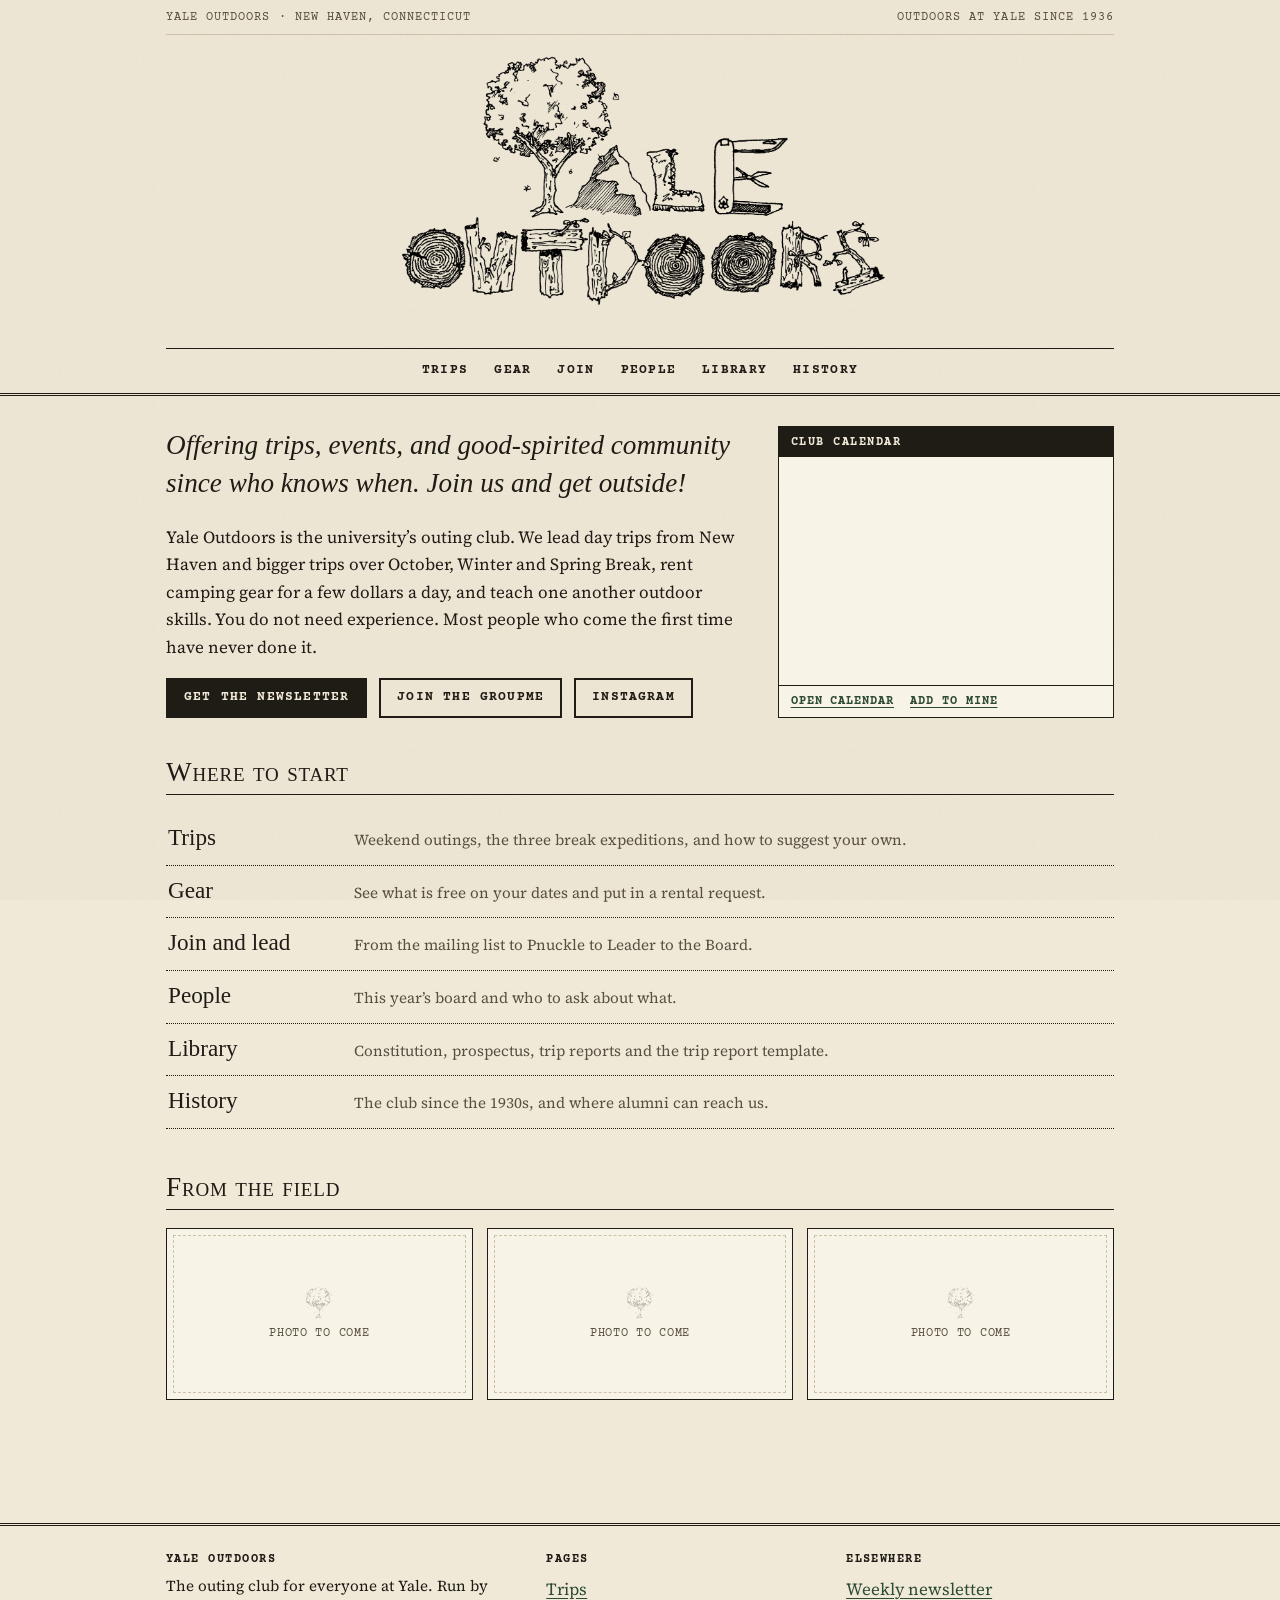
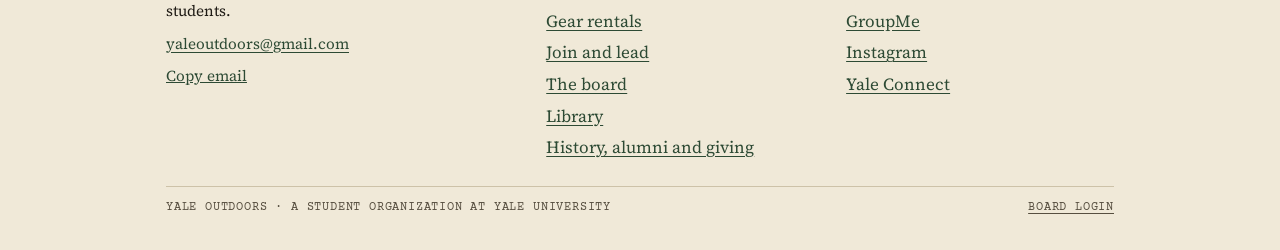
==== site/index.html @ 5ee17be1 "Add files via upload" ====
<!doctype html>
<html lang="en">
<head>
<meta charset="utf-8">
<meta name="viewport" content="width=device-width, initial-scale=1, viewport-fit=cover">
<meta name="claude:viewport-fit-sides" content="cover">
<title>Yale Outdoors</title>
<meta name="description" content="Yale Outdoors, the outing club at Yale: trips, gear rentals and outdoor skills.">
<link rel="icon" href="img/favicon.png">
<link rel="preconnect" href="https://fonts.googleapis.com"><link rel="preconnect" href="https://fonts.gstatic.com" crossorigin>
<link href="https://fonts.googleapis.com/css2?family=Courier+Prime:wght@400;700&family=IM+Fell+English:ital@0;1&family=Source+Serif+4:ital,opsz,wght@0,8..60,400;0,8..60,600;1,8..60,400&display=swap" rel="stylesheet">
<link rel="stylesheet" href="style.css">
</head>
<body>
<a class="skip" href="#main">Skip to content</a>
<header class="top"><div class="wrap">
<div class="strap"><span>Yale Outdoors &middot; New Haven, Connecticut</span><span>Outdoors at Yale since 1936</span></div>
<a class="mast" href="index.html" aria-label="Yale Outdoors, home"><img src="img/logo-black.png" alt="Yale Outdoors" width="1500" height="803"></a>
<button type="button" class="menu" id="menuBtn" aria-expanded="false" aria-controls="nav">Menu</button>
<nav class="nav" id="nav" aria-label="Main"><a href="trips.html">Trips</a><a href="gear.html">Gear</a><a href="join.html">Join</a><a href="people.html">People</a><a href="library.html">Library</a><a href="history.html">History</a></nav>
</div></header>
<main id="main"><div class="wrap">

<div class="cols stretch" style="margin-bottom:40px">
<section style="margin:0">
<p class="lede">Offering trips, events, and good-spirited community since who knows when. Join us and get outside!</p>
<p>Yale Outdoors is the university&rsquo;s outing club. We lead day trips from New Haven and bigger trips over October, Winter and Spring Break, rent camping gear for a few dollars a day, and teach one another outdoor skills. You do not need experience. Most people who come the first time have never done it.</p>
<div class="row" style="margin-top:6px">
<a class="btn solid" href="https://forms.gle/SaASJQefPbpXcXjK9">Get the newsletter</a>
<a class="btn" href="https://tinyurl.com/ycyogroupme">Join the GroupMe</a>
<a class="btn" href="https://www.instagram.com/yaleoutdoors/">Instagram</a>
</div>
</section>
<aside class="box calbox" id="homeCal" aria-label="Club calendar">
<div class="bar">Club calendar</div>
<div class="agwrap"><ul class="board-list agenda" id="notice"></ul></div>
<div class="calstrip"><a href="https://calendar.google.com/calendar/embed?src=c_45a252457e91d6752c809c38ce0ceed0f1c3f7290dda2dc1db5af48b756c6b14%40group.calendar.google.com">Open calendar</a><a href="https://calendar.google.com/calendar/render?cid=c_45a252457e91d6752c809c38ce0ceed0f1c3f7290dda2dc1db5af48b756c6b14%40group.calendar.google.com">Add to mine</a></div>
</aside>
</div>

<section>
<h2>Where to start</h2>
<ul class="toc">
<li><a href="trips.html"><b>Trips</b><span>Weekend outings, the three break expeditions, and how to suggest your own.</span></a></li>
<li><a href="gear.html"><b>Gear</b><span>See what is free on your dates and put in a rental request.</span></a></li>
<li><a href="join.html"><b>Join and lead</b><span>From the mailing list to Pnuckle to Leader to the Board.</span></a></li>
<li><a href="people.html"><b>People</b><span>This year&rsquo;s board and who to ask about what.</span></a></li>
<li><a href="library.html"><b>Library</b><span>Constitution, prospectus, trip reports and the trip report template.</span></a></li>
<li><a href="history.html"><b>History</b><span>The club since the 1930s, and where alumni can reach us.</span></a></li>
</ul>
</section>

<section>
<h2>From the field</h2>
<div class="photos3">
<figure class="slot wide" data-slot="home-1" data-alt="Yale Outdoors members on a trail" data-cap="Add a photo from the last trip"><div class="mat"><div class="empty"><img src="img/tree-black.png" alt=""><span>Photo to come</span></div></div><figcaption></figcaption><div class="tools"></div></figure>
<figure class="slot wide" data-slot="home-2" data-alt="Yale Outdoors members at camp" data-cap="Add a photo from the last trip"><div class="mat"><div class="empty"><img src="img/tree-black.png" alt=""><span>Photo to come</span></div></div><figcaption></figcaption><div class="tools"></div></figure>
<figure class="slot wide" data-slot="home-3" data-alt="Yale Outdoors members on the water" data-cap="Add a photo from the last trip"><div class="mat"><div class="empty"><img src="img/tree-black.png" alt=""><span>Photo to come</span></div></div><figcaption></figcaption><div class="tools"></div></figure>
</div>
</section>

</div></main>
<footer class="foot"><div class="wrap">
<div class="grid">
<div><h4>Yale Outdoors</h4>
<p>The outing club for everyone at Yale. Run by students.</p>
<p><a href="mailto:yaleoutdoors@gmail.com">yaleoutdoors@gmail.com</a></p>
<p><button type="button" class="lnk small" id="copyClub">Copy email</button></p></div>
<div><h4>Pages</h4><a href="trips.html">Trips</a><a href="gear.html">Gear rentals</a><a href="join.html">Join and lead</a><a href="people.html">The board</a><a href="library.html">Library</a><a href="history.html">History, alumni and giving</a></div>
<div><h4>Elsewhere</h4><a href="https://forms.gle/SaASJQefPbpXcXjK9">Weekly newsletter</a><a href="https://tinyurl.com/ycyogroupme">GroupMe</a><a href="https://www.instagram.com/yaleoutdoors/">Instagram</a><a href="https://yaleconnect.yale.edu/YCYO/club_signup">Yale Connect</a></div>
</div>
<div class="gate" id="gate" hidden><form id="gateForm" autocomplete="off"><label for="gateKey">Board key<input type="password" id="gateKey" autocomplete="off"></label>
<div class="row" style="margin-top:10px"><button type="submit" class="btn sm solid">Turn on editing</button></div><p class="small muted" id="gateMsg" style="margin:8px 0 0"></p></form></div>
<div class="mini"><span>Yale Outdoors &middot; a student organization at Yale University</span><span><a href="#" id="gateBtn">Board login</a> </span></div>
</div></footer>
<script src="content.js"></script>
<script src="site.js"></script>
</body>
</html>
---- site/style.css ----
/* Yale Outdoors site. Plain paper, ink rules and a pen-and-ink logo, in the manner of an old outing-club bulletin. */
:root{
  --paper:#F0E9D8; --sheet:#F8F3E7; --ink:#1F1B15; --muted:#574F40;
  --soft:#CDC2A8; --pine:#2D4A34; --rust:#963C1D; --link:#2D4A34; --ontext:#F8F3E7;
  --grain:.07; --logo-filter:none;
  --display:"IM Fell English","Iowan Old Style","Palatino Linotype",Georgia,serif;
  --body:"Source Serif 4","Iowan Old Style",Georgia,"Times New Roman",serif;
  --label:"Courier Prime","Courier New",Courier,monospace;
}
@media (prefers-color-scheme:dark){
  :root:not([data-theme="light"]){
    --paper:#15130F; --sheet:#1C1A15; --ink:#EEE6D1; --muted:#B5AB91;
    --soft:#3B372C; --pine:#9DBF88; --rust:#E4905F; --link:#B9D8A4; --ontext:#15130F;
    --grain:.04; --logo-filter:invert(1);
    color-scheme:dark;
  }
}
:root[data-theme="dark"]{
  --paper:#15130F; --sheet:#1C1A15; --ink:#EEE6D1; --muted:#B5AB91;
  --soft:#3B372C; --pine:#9DBF88; --rust:#E4905F; --link:#B9D8A4; --ontext:#15130F;
  --grain:.04; --logo-filter:invert(1);
  color-scheme:dark;
}
*,*::before,*::after{box-sizing:border-box}
[hidden]{display:none!important}
html{scroll-behavior:smooth;scroll-padding-top:16px;-webkit-text-size-adjust:100%}
body{margin:0;background:var(--paper);color:var(--ink);font:400 1.0625rem/1.62 var(--body);position:relative}
body::before{content:"";position:fixed;inset:0;pointer-events:none;z-index:0;opacity:var(--grain);
  background-image:url("data:image/svg+xml;utf8,<svg xmlns='http://www.w3.org/2000/svg' width='220' height='220'><filter id='n'><feTurbulence type='fractalNoise' baseFrequency='.9' numOctaves='2' stitchTiles='stitch'/><feColorMatrix values='0 0 0 0 0.25  0 0 0 0 0.2  0 0 0 0 0.1  0 0 0 .9 0'/></filter><rect width='100%' height='100%' filter='url(%23n)'/></svg>")}
body>*{position:relative;z-index:1}
h1,h2,h3,h4{font-family:var(--display);font-weight:400;margin:0;line-height:1.1;text-wrap:balance}
h1{font-size:clamp(2.3rem,6vw,3.4rem)}
h2{font-size:1.7rem;font-variant:small-caps;letter-spacing:.03em;border-bottom:1px solid var(--ink);padding-bottom:6px;margin:0 0 18px}
h3{font-size:1.3rem}
p{margin:0 0 1em;max-width:66ch}
a{color:var(--link);text-underline-offset:3px}
a:hover{color:var(--rust)}
:focus-visible{outline:2px solid var(--rust);outline-offset:2px}
img{max-width:100%}
.wrap{width:100%;max-width:980px;margin-inline:auto;padding-left:max(16px,env(safe-area-inset-left,0px));padding-right:max(16px,env(safe-area-inset-right,0px))}
.skip{position:absolute;left:-9999px;top:6px;background:var(--ink);color:var(--paper);padding:6px 12px;z-index:30}
.skip:focus{left:8px}
.lab{font-family:var(--label);font-size:.78rem;letter-spacing:.09em;text-transform:uppercase}
.muted{color:var(--muted)}
.small{font-size:.92rem}
.stamp{display:inline-block;font:700 .75rem/1 var(--label);letter-spacing:.1em;text-transform:uppercase;border:2px solid var(--rust);color:var(--rust);padding:4px 7px;transform:rotate(-2deg)}

/* masthead */
.top{border-bottom:3px double var(--ink);padding:10px 0 0}
.strap{display:flex;justify-content:space-between;gap:8px 20px;flex-wrap:wrap;font:400 .72rem/1.4 var(--label);letter-spacing:.09em;text-transform:uppercase;color:var(--muted);padding-bottom:8px;border-bottom:1px solid var(--soft)}
.mast{display:block;text-align:center;padding:14px 0 12px}
.mast img{width:min(520px,88%);height:auto;filter:var(--logo-filter)}
.mast.small img{width:min(250px,70%)}
.nav{display:flex;justify-content:center;flex-wrap:wrap;gap:2px 4px;border-top:1px solid var(--ink);padding:8px 0 9px;font:700 .8rem/1 var(--label);letter-spacing:.1em;text-transform:uppercase}
.nav a{color:var(--ink);text-decoration:none;padding:6px 10px;border:1px solid transparent}
.nav a:hover{border-color:var(--ink)}
.nav a[aria-current="page"]{background:var(--ink);color:var(--paper)}
.menu{display:none;margin:8px auto 10px;font:700 .8rem var(--label);letter-spacing:.1em;text-transform:uppercase;padding:8px 14px;border:1px solid var(--ink);background:none;color:var(--ink);cursor:pointer}

/* page */
main{padding:30px 0 48px}
.title{margin-bottom:26px;padding-bottom:16px;border-bottom:1px solid var(--ink)}
.title p{font:italic 400 1.2rem/1.45 var(--display);color:var(--muted);margin:10px 0 0;max-width:60ch}
section{margin:0 0 44px}
.cols{display:grid;grid-template-columns:minmax(0,1.7fr) minmax(0,1fr);gap:28px 40px;align-items:start}
.cols.even{grid-template-columns:minmax(0,1fr) minmax(0,1fr)}
.lede{font:italic 400 clamp(1.35rem,3vw,1.7rem)/1.4 var(--display);margin:0 0 .8em;max-width:34em}
.row{display:flex;gap:10px 12px;flex-wrap:wrap;align-items:center}

/* buttons and links */
.btn{display:inline-block;font:700 .82rem/1.2 var(--label);letter-spacing:.09em;text-transform:uppercase;text-decoration:none;color:var(--ink);background:transparent;border:2px solid var(--ink);padding:10px 16px;cursor:pointer;border-radius:0}
.btn:hover{background:var(--ink);color:var(--paper)}
.btn.solid{background:var(--ink);color:var(--paper)}
.btn.solid:hover{background:var(--pine);border-color:var(--pine);color:var(--ontext)}
.btn.sm{padding:6px 10px;font-size:.74rem}
.btn[disabled]{opacity:.4;cursor:not-allowed}
.btn[disabled]:hover{background:transparent;color:var(--ink)}
.lnk{background:none;border:0;padding:0;font:inherit;color:var(--link);text-decoration:underline;cursor:pointer}

/* boxes */
.box{border:1px solid var(--ink);background:var(--sheet)}
.box>.bar{background:var(--ink);color:var(--paper);font:700 .78rem/1 var(--label);letter-spacing:.12em;text-transform:uppercase;padding:9px 12px}
.box>.in{padding:14px 14px 4px}
.board-list{list-style:none;margin:0;padding:0}
.board-list li{display:grid;grid-template-columns:76px minmax(0,1fr);gap:10px;padding:9px 0;border-bottom:1px dotted var(--ink)}
.board-list li:last-child{border-bottom:0}
.board-list .d{font:700 .78rem/1.5 var(--label);text-transform:uppercase;letter-spacing:.04em}
.board-list b{font-weight:600}
.board-list .t{font-size:.9rem;color:var(--muted);display:block}
.note-line{font-size:.88rem;color:var(--muted);padding:0 14px 12px}

/* contents list with dotted leaders */
.toc{list-style:none;margin:0;padding:0}
.toc li{border-bottom:1px dotted var(--ink)}
.toc a{display:grid;grid-template-columns:170px minmax(0,1fr);gap:4px 16px;align-items:baseline;padding:12px 2px;text-decoration:none;color:var(--ink)}
.toc b{font:400 1.45rem/1.1 var(--display)}
.toc span{color:var(--muted);font-size:.95rem}
.toc a:hover b{color:var(--rust);text-decoration:underline}

/* photographs */
.slot{margin:0;position:relative}
.slot .mat{position:relative;border:1px solid var(--ink);background:var(--sheet);padding:6px;aspect-ratio:4/3}
.slot.tall .mat{aspect-ratio:3/4}
.slot.wide .mat{aspect-ratio:16/9}
.slot.round .mat{aspect-ratio:1/1;padding:3px;border-radius:50%;overflow:hidden}
.slot img.pic{width:100%;height:100%;object-fit:cover;display:block}
.slot .empty{position:absolute;inset:6px;border:1px dashed var(--soft);display:flex;flex-direction:column;align-items:center;justify-content:center;gap:6px;text-align:center;font:400 .72rem/1.35 var(--label);letter-spacing:.06em;text-transform:uppercase;color:var(--muted);padding:8px}
.slot .empty img{width:34px;height:34px;opacity:.28;filter:var(--logo-filter)}
.slot.round .empty{inset:3px;border-radius:50%}
.slot.round .empty img{width:24px;height:24px}
.slot.round .empty span{display:none}
.slot.has .empty{display:none}
.slot figcaption{font:italic 400 .92rem/1.35 var(--body);color:var(--muted);padding-top:6px;min-height:1.4em}
.slot .tools{display:none;gap:6px;flex-wrap:wrap;margin-top:6px}
body.editing .slot .tools{display:flex}
body.editing .slot .mat{outline:2px dashed var(--rust);outline-offset:2px}
.slot.round figcaption{display:none}
.slot .tools input[type=file]{display:none}
.photos3{display:grid;grid-template-columns:repeat(3,minmax(0,1fr));gap:14px}
.photos4{display:grid;grid-template-columns:repeat(4,minmax(0,1fr));gap:12px}
.editbar{position:sticky;top:env(safe-area-inset-top,0px);z-index:12;background:var(--rust);color:#fff;font:700 .78rem/1.4 var(--label);letter-spacing:.06em;text-transform:uppercase;padding:8px 0}
.editbar .wrap{display:flex;gap:8px 16px;flex-wrap:wrap;align-items:center;justify-content:space-between}
.editbar button{font:inherit;color:#fff;background:none;border:1px solid #fff;padding:4px 9px;cursor:pointer;text-transform:inherit}

/* forms */
label{display:block;font:700 .76rem/1.3 var(--label);letter-spacing:.07em;text-transform:uppercase}
input[type=text],input[type=email],input[type=date],input[type=number],input[type=password],select,textarea{display:block;width:100%;margin-top:5px;padding:9px 10px;font:400 1rem var(--body);letter-spacing:0;text-transform:none;color:var(--ink);background:var(--sheet);border:1px solid var(--ink);border-radius:0}
select{appearance:auto}
input:focus,select:focus,textarea:focus{outline:2px solid var(--rust);outline-offset:1px}
textarea{min-height:96px;resize:vertical}
fieldset{border:1px solid var(--ink);margin:0;padding:14px 14px 16px;min-width:0;display:grid;gap:14px}
legend{font:700 .8rem/1 var(--label);letter-spacing:.1em;text-transform:uppercase;padding:0 8px;background:var(--paper)}
.fields{display:grid;gap:16px}
.two{display:grid;grid-template-columns:repeat(2,minmax(0,1fr));gap:14px}
.check,.opts label{display:flex;gap:9px;align-items:center;font:400 1rem/1.4 var(--body);letter-spacing:0;text-transform:none}
.check input,.opts input{width:18px;height:18px;margin:0;accent-color:var(--pine);flex:none}
.opts{display:flex;flex-wrap:wrap;gap:8px 20px}
.eq{display:grid;grid-template-columns:repeat(auto-fit,minmax(220px,1fr));gap:8px 18px}
.eq label{display:grid;grid-template-columns:64px minmax(0,1fr);gap:10px;align-items:center;font:400 .98rem/1.3 var(--body);letter-spacing:0;text-transform:none}
.eq input{margin:0}
.dr{display:grid;grid-template-columns:minmax(0,1fr) minmax(0,1fr) auto;gap:12px;align-items:end}
.hp{position:absolute;left:-9999px;width:1px;height:1px;opacity:0}
.msg{margin:0;min-height:1.3em;font-weight:600}
.out{border:2px solid var(--ink);background:var(--sheet);padding:16px;display:grid;gap:12px;margin-top:16px}
.out h3{font-size:1.5rem}
.out p{margin:0}
.out textarea{min-height:170px;font-size:.9rem}

/* tables */
.tbl{width:100%;border-collapse:collapse;font-size:.98rem}
.tbl th,.tbl td{text-align:left;vertical-align:top;padding:9px 10px;border-bottom:1px solid var(--soft)}
.tbl thead th{font:700 .74rem/1.2 var(--label);letter-spacing:.1em;text-transform:uppercase;border-bottom:2px solid var(--ink);background:var(--sheet)}
.tbl th[scope=row]{font-weight:600;white-space:nowrap}
.scroll{overflow-x:auto;border:1px solid var(--ink);background:var(--sheet)}
.scroll .tbl{min-width:560px}
.deflist{display:grid;grid-template-columns:max-content minmax(0,1fr);gap:6px 18px;margin:0 0 16px;border-top:1px solid var(--ink);border-bottom:1px solid var(--soft);padding:10px 0}
.deflist dt{font:700 .78rem/1.7 var(--label);letter-spacing:.08em;text-transform:uppercase}
.deflist dd{margin:0}

/* trip entries */
.trip{border:1px solid var(--ink);background:var(--sheet);margin-bottom:22px}
.trip>.hd{display:flex;justify-content:space-between;align-items:center;gap:10px;flex-wrap:wrap;padding:10px 14px;border-bottom:1px solid var(--ink)}
.trip>.hd h3{font-size:1.7rem}
.trip>.bd{display:grid;grid-template-columns:minmax(0,1fr) minmax(0,1fr);gap:18px 26px;padding:16px 14px}
.chips{list-style:none;margin:0 0 14px;padding:0;display:flex;flex-wrap:wrap;gap:6px}
.chips li{border:1px solid var(--ink);padding:3px 9px;font:400 .76rem/1.4 var(--label);letter-spacing:.05em;text-transform:uppercase}

/* year table */
.year td:first-child{white-space:nowrap;font:700 .78rem/1.6 var(--label);letter-spacing:.08em;text-transform:uppercase;width:92px}
.year ul{margin:0;padding-left:1.1em}
.year li{margin-bottom:3px}

.trad{list-style:none;margin:0;padding:0;display:grid;grid-template-columns:repeat(2,minmax(0,1fr));gap:0 32px;align-content:start}
.trad li{padding:10px 0;border-bottom:1px dotted var(--ink)}
.trad b{display:block;font:400 1.3rem/1.15 var(--display)}
.trad span{color:var(--muted);font-size:.95rem;display:block}
.mrow{display:grid;grid-template-columns:minmax(0,1fr) 72px 110px;gap:10px 12px;align-items:center;padding-bottom:12px;border-bottom:1px dotted var(--ink)}
.mrow:last-child{border-bottom:0;padding-bottom:0}
.mrow .nm{display:flex;gap:9px;align-items:flex-start;font:400 1.05rem/1.35 var(--body);letter-spacing:0;text-transform:none}
.mrow .nm input{width:18px;height:18px;margin:3px 0 0;accent-color:var(--pine);flex:none}
.mrow .nm b{font:400 1.3rem/1.1 var(--display);display:block}
.mrow .nm small{color:var(--muted);font-size:.9rem}
.mrow select,.mrow input[type=number]{margin-top:0}
.mrow[data-off] select,.mrow[data-off] input[type=number]{opacity:.4}
.cols.stretch{align-items:stretch}
.calbox{position:relative;min-height:260px;display:flex;flex-direction:column}
.calbox .agwrap{position:relative;flex:1;min-height:0}
.calbox .agenda{position:absolute;inset:0;overflow-y:auto;padding:0 14px}
.calbox .calstrip{display:flex;gap:6px 16px;padding:8px 12px;border-top:1px solid var(--ink);font:700 .74rem/1.3 var(--label);letter-spacing:.08em;text-transform:uppercase}
.calbtns{display:flex;gap:8px 10px;flex-wrap:wrap;padding:14px}
/* ladder */
.ladder{border:1px solid var(--ink)}
.rung{display:grid;grid-template-columns:150px minmax(0,1fr) minmax(0,1fr);gap:8px 24px;padding:18px 16px;border-bottom:1px solid var(--ink);background:var(--sheet)}
.rung:last-child{border-bottom:0}
.rung h3{font-size:1.8rem}
.rung .who{font:700 .74rem/1.5 var(--label);letter-spacing:.08em;text-transform:uppercase;color:var(--rust);display:block;margin-top:4px}
.rung ul{margin:0;padding-left:1.1em}
.rung li{margin-bottom:4px}
.rung h4{font:700 .74rem/1.2 var(--label);letter-spacing:.1em;text-transform:uppercase;margin:0 0 6px;color:var(--muted)}

/* gear */
.gi{list-style:none;padding:12px 0;border-bottom:1px dotted var(--ink);display:grid;grid-template-columns:minmax(0,1fr) auto;gap:6px 14px;align-items:center}
.boardlist{list-style:none;margin:0;padding:0;border-top:1px solid var(--ink)}
.gi b{font:400 1.3rem/1.1 var(--display)}
.gi .free{font:400 .78rem var(--label);letter-spacing:.05em;text-transform:uppercase;color:var(--muted);margin-left:8px;white-space:nowrap}
.meter{grid-column:1 / -1;height:7px;border:1px solid var(--ink);background:transparent}
.meter i{display:block;height:100%;background:var(--pine);width:100%}
.meter i.low{background:var(--rust)}
.req{border:1px solid var(--ink);background:var(--sheet);padding:16px}
.lines{margin:14px 0}
.line{padding:12px 0;border-bottom:1px dotted var(--ink)}
.lh{display:flex;justify-content:space-between;gap:10px;margin-bottom:8px}
.lh b{font:400 1.25rem/1.1 var(--display)}
.lg{display:grid;grid-template-columns:76px minmax(0,1fr) minmax(0,1fr);gap:10px}
.lc{margin:7px 0 0;font-size:.92rem;color:var(--muted)}
.lc s{opacity:.7}
.empty-note{margin:0;padding:10px 0;color:var(--muted);font-style:italic}
.sum{padding:12px 0;margin:4px 0 12px;border-top:2px solid var(--ink)}
.sum strong{font:400 2rem/1 var(--display);margin-right:6px}
.sum s{opacity:.7}
.stickers{display:grid;grid-template-columns:repeat(4,minmax(0,1fr));gap:14px}
.stickers img{width:100%;height:auto;display:block}

/* people */
.grp{display:grid;grid-template-columns:minmax(0,230px) minmax(0,1fr);gap:16px 32px;padding:22px 0;border-top:1px solid var(--ink)}
.grp h3{margin-bottom:6px}
.grp .about{font-size:.95rem;color:var(--muted);margin:0}
.crew{display:grid;grid-template-columns:repeat(2,minmax(0,1fr));gap:20px 26px}
.person{display:grid;grid-template-columns:64px minmax(0,1fr);gap:14px;align-items:start}
.person b{display:block;font:400 1.4rem/1.1 var(--display)}
.person .role{display:block;font:400 .74rem/1.4 var(--label);letter-spacing:.07em;text-transform:uppercase;color:var(--muted);margin:3px 0}
.person a{font-size:.92rem;word-break:break-word}

/* history */
.tl{list-style:none;margin:0;padding:0}
.tl li{display:grid;grid-template-columns:96px minmax(0,1fr);gap:16px;padding:12px 0;border-top:1px solid var(--soft)}
.tl li:last-child{border-bottom:1px solid var(--soft)}
.tl b{font:400 1.7rem/1 var(--display);color:var(--rust)}
.tl p{margin:0}
.roll{columns:2 300px;column-gap:36px;margin:0;padding:0;list-style:none;font-size:.97rem}
.roll li{break-inside:avoid;padding:5px 0;border-bottom:1px dotted var(--soft);display:grid;grid-template-columns:minmax(0,1fr) auto;gap:8px}
.roll span{color:var(--muted);font-size:.86rem;text-align:right}
.give{border:2px solid var(--ink);background:var(--sheet);padding:18px;margin:14px 0}
.zelle{font:700 1.3rem/1.3 var(--label);letter-spacing:.03em;word-break:break-all}

/* reports */
.rep{border-top:1px solid var(--ink);padding:16px 0}
.rep:last-of-type{border-bottom:1px solid var(--ink)}
.rep summary{cursor:pointer;display:grid;grid-template-columns:110px minmax(0,1fr) auto;gap:6px 16px;align-items:baseline;list-style:none}
.rep summary::-webkit-details-marker{display:none}
.rep summary::after{content:"+";font:700 1.2rem var(--label)}
.rep[open] summary::after{content:"\2212"}
.rep summary .d{font:700 .78rem/1.5 var(--label);letter-spacing:.07em;text-transform:uppercase;color:var(--rust)}
.rep summary b{font:400 1.45rem/1.15 var(--display)}
.rep .full{padding:12px 0 2px}

/* docs */
.docs{list-style:none;margin:0 0 8px;padding:0;border-top:1px solid var(--ink)}
.docs li{display:grid;grid-template-columns:minmax(0,1fr) auto;gap:6px 18px;align-items:center;padding:12px 2px;border-bottom:1px dotted var(--ink)}
.docs b{font:400 1.35rem/1.15 var(--display);display:block}
.docs span.d{color:var(--muted);font-size:.93rem}
.legal{max-width:70ch}
.legal h2{margin-top:30px}
.legal h3{font-size:1.25rem;margin:22px 0 6px}
.legal ul{padding-left:1.2em;margin:0 0 1em}
.legal li{margin-bottom:4px}
.legal ul ul{margin-top:4px}

/* footer */
.foot{border-top:3px double var(--ink);padding:26px 0 34px;margin-top:10px}
.foot .grid{display:grid;grid-template-columns:minmax(0,1.3fr) repeat(2,minmax(0,1fr));gap:20px 32px}
.foot h4{font:700 .76rem/1.2 var(--label);letter-spacing:.12em;text-transform:uppercase;margin-bottom:8px}
.foot a{display:block;padding:2px 0}
.foot p{margin:0 0 6px;font-size:.95rem}
.foot .mini{display:flex;justify-content:space-between;gap:10px;flex-wrap:wrap;margin-top:22px;padding-top:12px;border-top:1px solid var(--soft);font:400 .72rem/1.5 var(--label);letter-spacing:.07em;text-transform:uppercase;color:var(--muted)}
.foot .mini a{display:inline;color:var(--muted)}
.tree-link{display:inline-block!important;opacity:.55}
.tree-link img{width:22px;height:22px;vertical-align:middle;filter:var(--logo-filter)}
.tree-link:hover{opacity:1}
.gate{border:1px solid var(--ink);background:var(--sheet);padding:12px;margin-top:12px;max-width:420px}

@media (max-width:820px){
  .menu{display:block}
  .nav{display:none;flex-direction:column;align-items:stretch;text-align:left}
  .nav.open{display:flex}
  .cols,.cols.even,.trip>.bd,.grp,.foot .grid{grid-template-columns:minmax(0,1fr)}
  .trad{grid-template-columns:minmax(0,1fr)}
  .rung{grid-template-columns:minmax(0,1fr)}
  .toc a{grid-template-columns:minmax(0,1fr)}
  .stickers,.photos4{grid-template-columns:repeat(2,minmax(0,1fr))}
}
@media (max-width:560px){
  .two,.crew{grid-template-columns:minmax(0,1fr)}
  .mrow{grid-template-columns:minmax(0,1fr) 64px 96px}
  .photos3{grid-template-columns:minmax(0,1fr)}
  .lg{grid-template-columns:70px minmax(0,1fr) minmax(0,1fr)}
  .dr{grid-template-columns:minmax(0,1fr) minmax(0,1fr)}
  .dr .lnk{grid-column:1 / -1;justify-self:start}
  .tl li{grid-template-columns:70px minmax(0,1fr);gap:10px}
  .tl b{font-size:1.35rem}
  .gi{grid-template-columns:minmax(0,1fr)}
  .rep summary{grid-template-columns:minmax(0,1fr) auto}
  .rep summary .d{grid-column:1 / -1}
  .docs li{grid-template-columns:minmax(0,1fr)}
  .deflist{grid-template-columns:minmax(0,1fr);gap:0}
  .deflist dd{margin-bottom:8px}
  .board-list li{grid-template-columns:62px minmax(0,1fr)}
  .strap{justify-content:center;text-align:center}
}
@media (prefers-reduced-motion:reduce){html{scroll-behavior:auto}}
@media print{body::before,.nav,.menu,.editbar{display:none}}
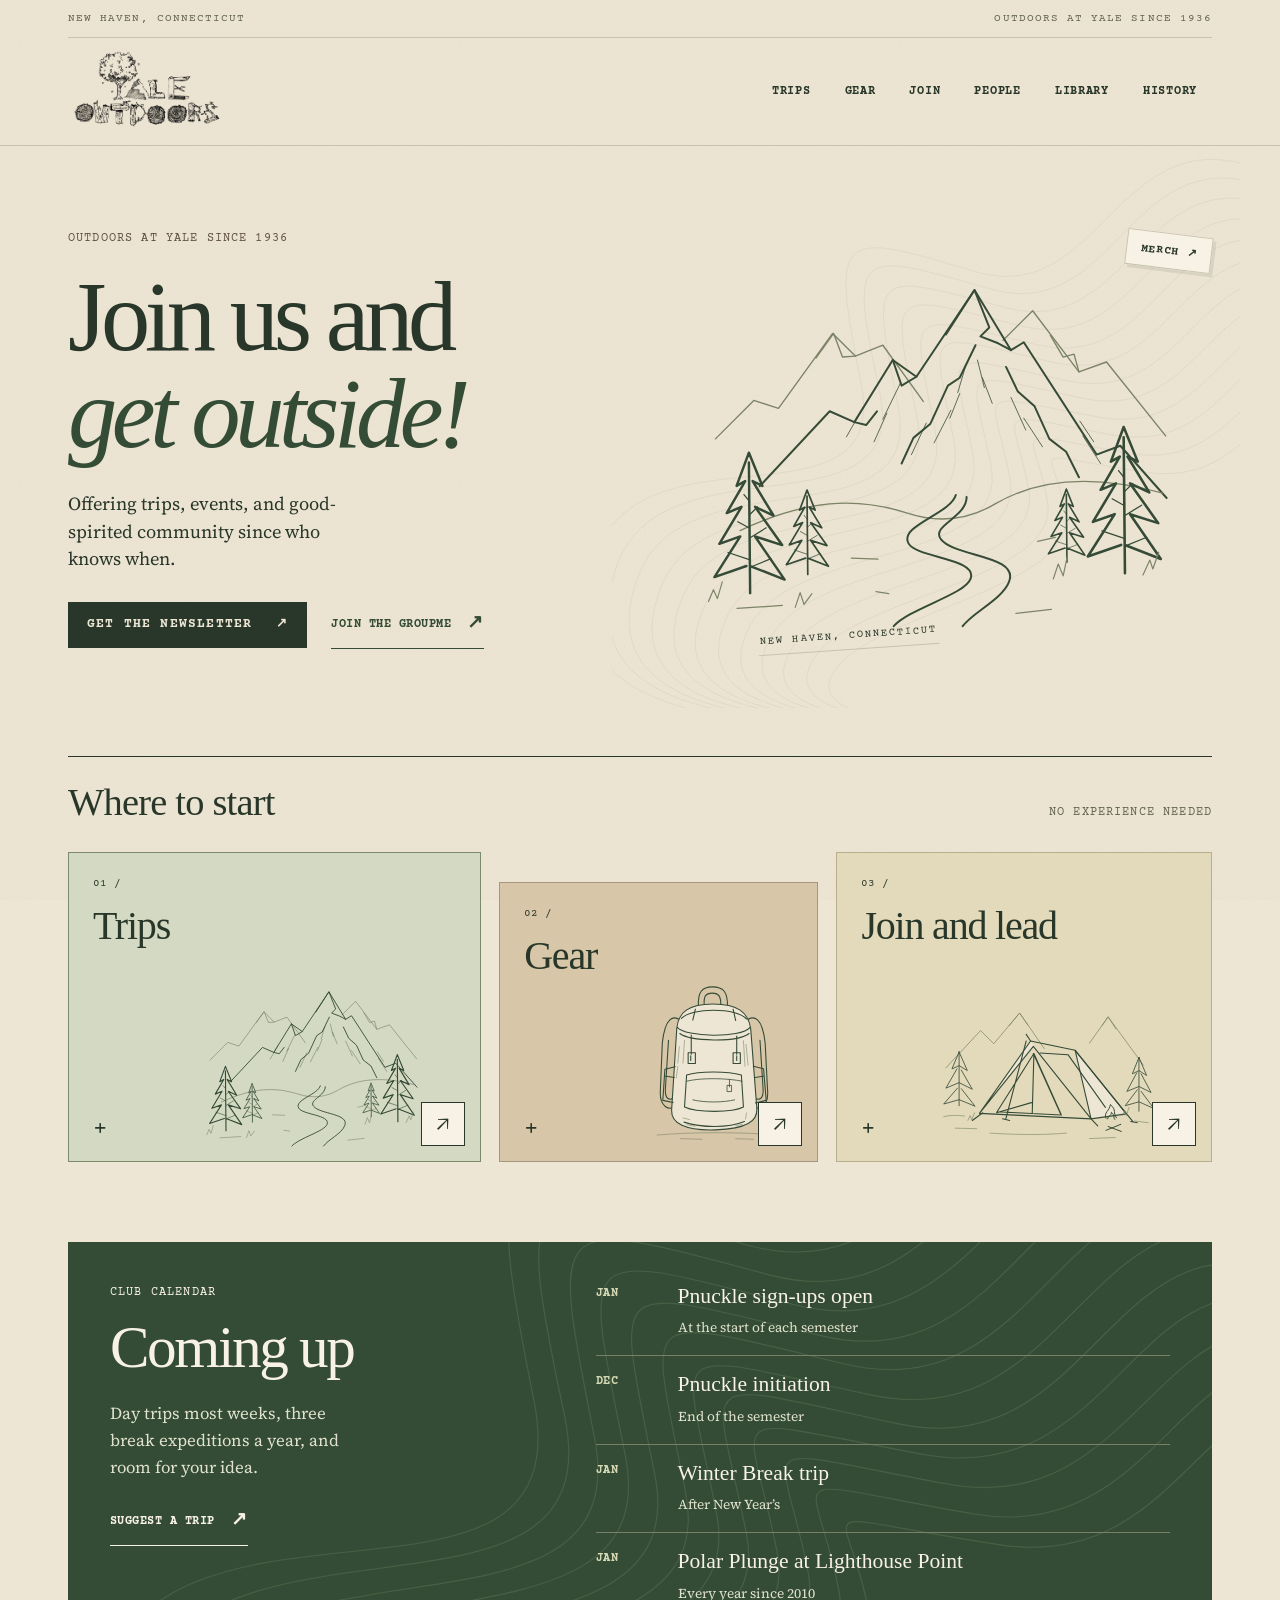
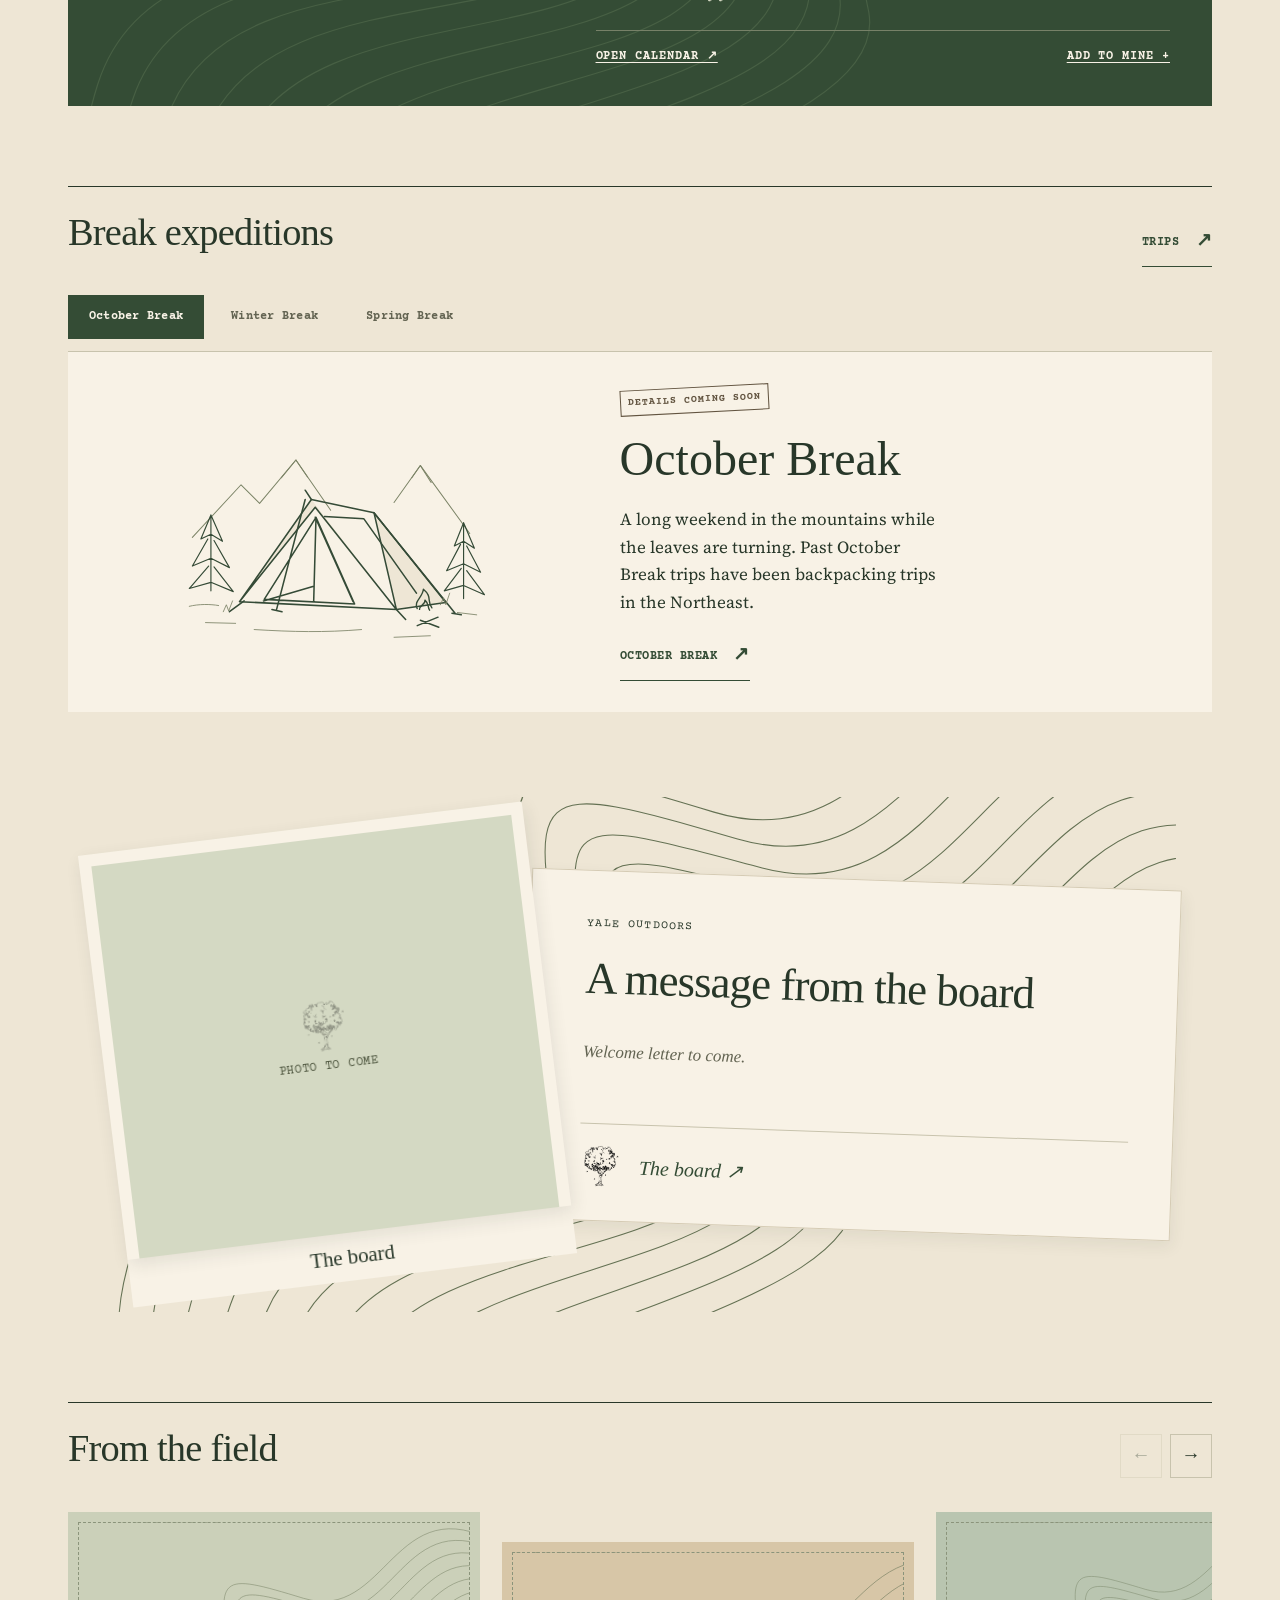
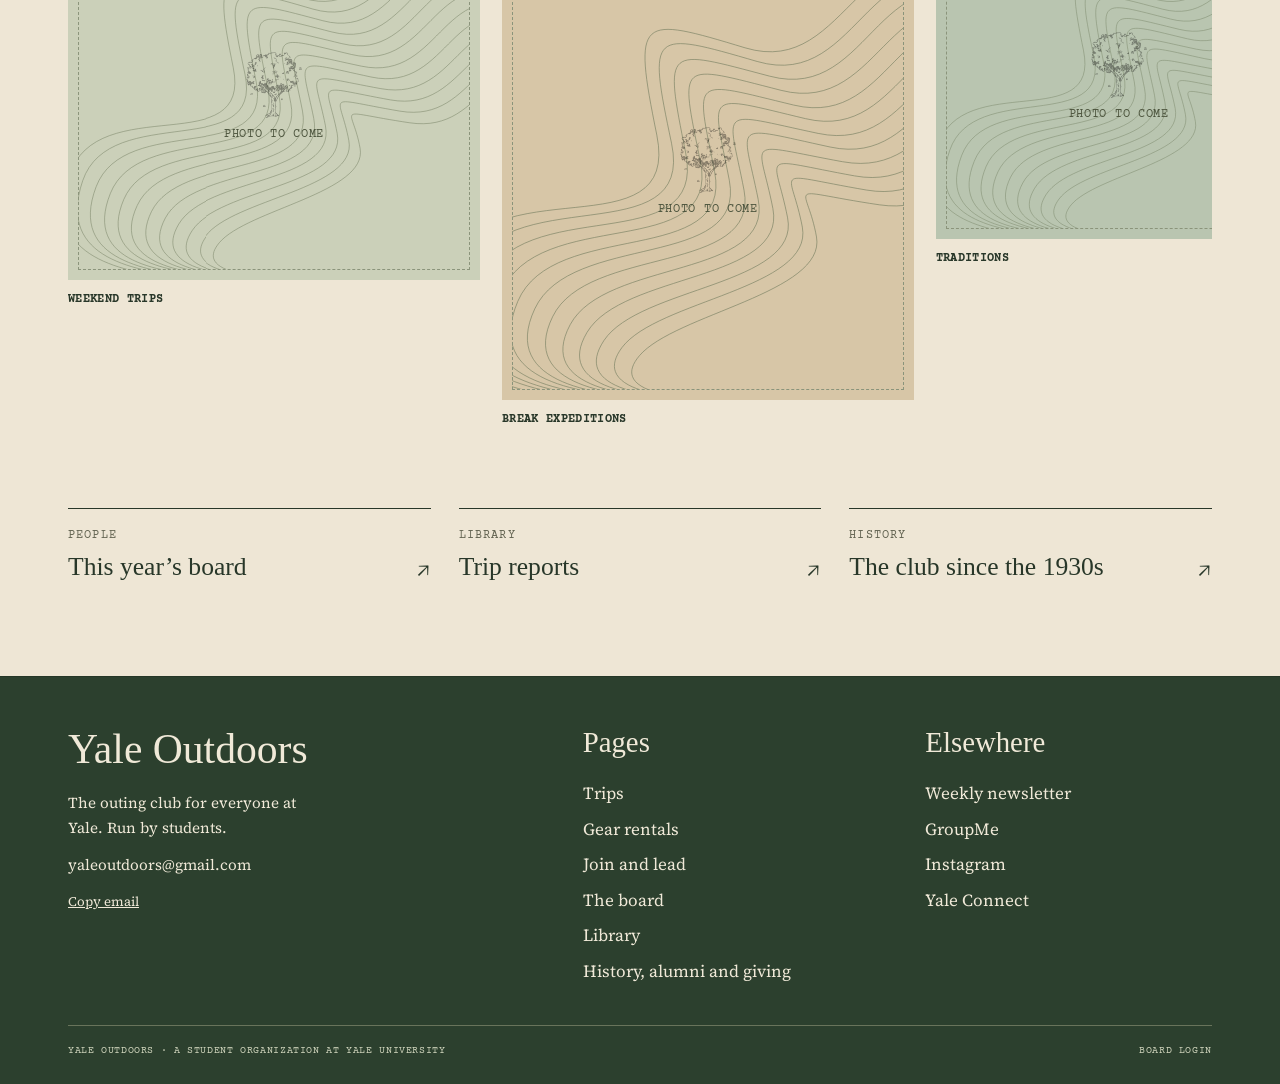
==== commit 97778d40: "new design" ====
--- a/site/index.html
+++ b/site/index.html
@@ -3,7 +3,6 @@
 <head>
 <meta charset="utf-8">
 <meta name="viewport" content="width=device-width, initial-scale=1, viewport-fit=cover">
-<meta name="claude:viewport-fit-sides" content="cover">
 <title>Yale Outdoors</title>
 <meta name="description" content="Yale Outdoors, the outing club at Yale: trips, gear rentals and outdoor skills.">
 <link rel="icon" href="img/favicon.png">
@@ -11,55 +10,113 @@
 <link href="https://fonts.googleapis.com/css2?family=Courier+Prime:wght@400;700&family=IM+Fell+English:ital@0;1&family=Source+Serif+4:ital,opsz,wght@0,8..60,400;0,8..60,600;1,8..60,400&display=swap" rel="stylesheet">
 <link rel="stylesheet" href="style.css">
 </head>
-<body>
+<body class="home">
 <a class="skip" href="#main">Skip to content</a>
 <header class="top"><div class="wrap">
-<div class="strap"><span>Yale Outdoors &middot; New Haven, Connecticut</span><span>Outdoors at Yale since 1936</span></div>
+<div class="strap"><span>New Haven, Connecticut</span><span>Outdoors at Yale since 1936</span></div>
 <a class="mast" href="index.html" aria-label="Yale Outdoors, home"><img src="img/logo-black.png" alt="Yale Outdoors" width="1500" height="803"></a>
-<button type="button" class="menu" id="menuBtn" aria-expanded="false" aria-controls="nav">Menu</button>
+<button type="button" class="menu" id="menuBtn" aria-expanded="false" aria-controls="nav">Menu <span aria-hidden="true">+</span></button>
 <nav class="nav" id="nav" aria-label="Main"><a href="trips.html">Trips</a><a href="gear.html">Gear</a><a href="join.html">Join</a><a href="people.html">People</a><a href="library.html">Library</a><a href="history.html">History</a></nav>
 </div></header>
-<main id="main"><div class="wrap">
-
-<div class="cols stretch" style="margin-bottom:40px">
-<section style="margin:0">
-<p class="lede">Offering trips, events, and good-spirited community since who knows when. Join us and get outside!</p>
-<p>Yale Outdoors is the university&rsquo;s outing club. We lead day trips from New Haven and bigger trips over October, Winter and Spring Break, rent camping gear for a few dollars a day, and teach one another outdoor skills. You do not need experience. Most people who come the first time have never done it.</p>
-<div class="row" style="margin-top:6px">
-<a class="btn solid" href="https://forms.gle/SaASJQefPbpXcXjK9">Get the newsletter</a>
-<a class="btn" href="https://tinyurl.com/ycyogroupme">Join the GroupMe</a>
-<a class="btn" href="https://www.instagram.com/yaleoutdoors/">Instagram</a>
+<main id="main">
+<section class="hero wrap" aria-labelledby="homeTitle">
+<div class="hero-copy">
+<p class="eyebrow">Outdoors at Yale since 1936</p>
+<h1 id="homeTitle">Join us and<br><em>get outside!</em></h1>
+<p class="hero-intro">Offering trips, events, and good-spirited community since who knows when.</p>
+<div class="row hero-actions">
+<a class="btn solid" href="https://forms.gle/SaASJQefPbpXcXjK9">Get the newsletter <span aria-hidden="true">↗</span></a>
+<a class="text-link" href="https://tinyurl.com/ycyogroupme">Join the GroupMe <span aria-hidden="true">↗</span></a>
 </div>
-</section>
-<aside class="box calbox" id="homeCal" aria-label="Club calendar">
-<div class="bar">Club calendar</div>
-<div class="agwrap"><ul class="board-list agenda" id="notice"></ul></div>
-<div class="calstrip"><a href="https://calendar.google.com/calendar/embed?src=c_45a252457e91d6752c809c38ce0ceed0f1c3f7290dda2dc1db5af48b756c6b14%40group.calendar.google.com">Open calendar</a><a href="https://calendar.google.com/calendar/render?cid=c_45a252457e91d6752c809c38ce0ceed0f1c3f7290dda2dc1db5af48b756c6b14%40group.calendar.google.com">Add to mine</a></div>
-</aside>
 </div>
-
-<section>
-<h2>Where to start</h2>
-<ul class="toc">
-<li><a href="trips.html"><b>Trips</b><span>Weekend outings, the three break expeditions, and how to suggest your own.</span></a></li>
-<li><a href="gear.html"><b>Gear</b><span>See what is free on your dates and put in a rental request.</span></a></li>
-<li><a href="join.html"><b>Join and lead</b><span>From the mailing list to Pnuckle to Leader to the Board.</span></a></li>
-<li><a href="people.html"><b>People</b><span>This year&rsquo;s board and who to ask about what.</span></a></li>
-<li><a href="library.html"><b>Library</b><span>Constitution, prospectus, trip reports and the trip report template.</span></a></li>
-<li><a href="history.html"><b>History</b><span>The club since the 1930s, and where alumni can reach us.</span></a></li>
-</ul>
-</section>
-
-<section>
-<h2>From the field</h2>
-<div class="photos3">
-<figure class="slot wide" data-slot="home-1" data-alt="Yale Outdoors members on a trail" data-cap="Add a photo from the last trip"><div class="mat"><div class="empty"><img src="img/tree-black.png" alt=""><span>Photo to come</span></div></div><figcaption></figcaption><div class="tools"></div></figure>
-<figure class="slot wide" data-slot="home-2" data-alt="Yale Outdoors members at camp" data-cap="Add a photo from the last trip"><div class="mat"><div class="empty"><img src="img/tree-black.png" alt=""><span>Photo to come</span></div></div><figcaption></figcaption><div class="tools"></div></figure>
-<figure class="slot wide" data-slot="home-3" data-alt="Yale Outdoors members on the water" data-cap="Add a photo from the last trip"><div class="mat"><div class="empty"><img src="img/tree-black.png" alt=""><span>Photo to come</span></div></div><figcaption></figcaption><div class="tools"></div></figure>
+<div class="hero-art">
+<img class="landscape-sketch" src="img/sketch-ridge.svg" alt="Line sketch of a winding trail through pines and mountains" width="540" height="420" fetchpriority="high">
+<span class="place-label">New Haven, Connecticut</span>
+<a class="hero-merch" href="gear.html#merch">Merch <span aria-hidden="true">↗</span></a>
 </div>
 </section>
 
-</div></main>
+<div class="wrap">
+<section class="start-section" aria-labelledby="startTitle">
+<div class="section-head"><h2 id="startTitle">Where to start</h2><span class="eyebrow">No experience needed</span></div>
+<div class="trail-cards">
+<article class="trail-card trail-trips">
+<div class="card-turn">
+<div class="card-front"><span class="card-number">01 /</span><h3>Trips</h3><img src="img/sketch-ridge.svg" alt="" width="540" height="420" loading="lazy"><span class="turn-mark" aria-hidden="true">+</span></div>
+<div class="card-back"><h3>Trips</h3><p>Weekend outings, the three break expeditions, and how to suggest your own.</p></div>
+</div>
+<button class="card-toggle" type="button" aria-expanded="false" aria-label="More about trips"></button>
+<a class="card-go" href="trips.html" aria-label="Explore trips"><span aria-hidden="true">↗</span></a>
+</article>
+<article class="trail-card trail-gear">
+<div class="card-turn">
+<div class="card-front"><span class="card-number">02 /</span><h3>Gear</h3><img src="img/sketch-pack.svg" alt="" width="300" height="330" loading="lazy"><span class="turn-mark" aria-hidden="true">+</span></div>
+<div class="card-back"><h3>Gear</h3><p>See what is free on your dates and put in a rental request.</p></div>
+</div>
+<button class="card-toggle" type="button" aria-expanded="false" aria-label="More about gear"></button>
+<a class="card-go" href="gear.html" aria-label="Explore gear"><span aria-hidden="true">↗</span></a>
+</article>
+<article class="trail-card trail-join">
+<div class="card-turn">
+<div class="card-front"><span class="card-number">03 /</span><h3>Join and lead</h3><img src="img/sketch-camp.svg" alt="" width="440" height="310" loading="lazy"><span class="turn-mark" aria-hidden="true">+</span></div>
+<div class="card-back"><h3>Join and lead</h3><p>From the mailing list to Pnuckle to Leader to the Board.</p></div>
+</div>
+<button class="card-toggle" type="button" aria-expanded="false" aria-label="More about joining and leading"></button>
+<a class="card-go" href="join.html" aria-label="Explore joining and leading"><span aria-hidden="true">↗</span></a>
+</article>
+</div>
+</section>
+
+<section class="home-happenings" aria-labelledby="happeningsTitle">
+<div class="happenings-intro"><p class="eyebrow">Club calendar</p><h2 id="happeningsTitle">Coming up</h2><p>Day trips most weeks, three break expeditions a year, and room for your idea.</p><a class="text-link" href="trips.html#suggest">Suggest a trip <span aria-hidden="true">↗</span></a></div>
+<aside class="calbox" id="homeCal" aria-label="Club calendar">
+<div class="agwrap"><ul class="board-list agenda" id="notice" aria-live="polite"></ul></div>
+<div class="calstrip"><a href="https://calendar.google.com/calendar/embed?src=c_45a252457e91d6752c809c38ce0ceed0f1c3f7290dda2dc1db5af48b756c6b14%40group.calendar.google.com">Open calendar ↗</a><a href="https://calendar.google.com/calendar/render?cid=c_45a252457e91d6752c809c38ce0ceed0f1c3f7290dda2dc1db5af48b756c6b14%40group.calendar.google.com">Add to mine +</a></div>
+</aside>
+</section>
+
+<section class="expedition-section" aria-labelledby="expeditionTitle">
+<div class="section-head"><h2 id="expeditionTitle">Break expeditions</h2><a class="text-link" href="trips.html#breaks">Trips <span aria-hidden="true">↗</span></a></div>
+<div class="season-tabs" role="tablist" aria-label="Break expeditions">
+<button type="button" role="tab" id="tab-october" aria-controls="panel-october" aria-selected="true" tabindex="0">October Break</button>
+<button type="button" role="tab" id="tab-winter" aria-controls="panel-winter" aria-selected="false" tabindex="-1">Winter Break</button>
+<button type="button" role="tab" id="tab-spring" aria-controls="panel-spring" aria-selected="false" tabindex="-1">Spring Break</button>
+</div>
+<div class="season-panel" id="panel-october" role="tabpanel" aria-labelledby="tab-october" tabindex="0">
+<img src="img/sketch-camp.svg" alt="Line sketch of a tent, pines, and a campfire" width="440" height="310" loading="lazy">
+<div><span class="stamp" data-trip-status="october">Details coming soon</span><h3>October Break</h3><p>A long weekend in the mountains while the leaves are turning. Past October Break trips have been backpacking trips in the Northeast.</p><a class="text-link" href="trips.html#october">October Break <span aria-hidden="true">↗</span></a></div>
+</div>
+<div class="season-panel" id="panel-winter" role="tabpanel" aria-labelledby="tab-winter" tabindex="0" hidden>
+<img src="img/sketch-winter.svg" alt="Line sketch of snowy mountain peaks and pines" width="440" height="340" loading="lazy">
+<div><span class="stamp" data-trip-status="winter">Details coming soon</span><h3>Winter Break</h3><p>Over the long break the club has gone as far as the Channel Islands in California, reached by boat from Ventura.</p><a class="text-link" href="trips.html#winter">Winter Break <span aria-hidden="true">↗</span></a></div>
+</div>
+<div class="season-panel" id="panel-spring" role="tabpanel" aria-labelledby="tab-spring" tabindex="0" hidden>
+<img src="img/sketch-canoe.svg" alt="Line sketch of a canoe and paddles on a mountain lake" width="440" height="300" loading="lazy">
+<div><span class="stamp" data-trip-status="spring">Details coming soon</span><h3>Spring Break</h3><p>The big spring expedition, planned over the winter by the Expedition Coordinators with the trip leaders.</p><a class="text-link" href="trips.html#spring">Spring Break <span aria-hidden="true">↗</span></a></div>
+</div>
+</section>
+
+<section class="board-letter" aria-labelledby="boardTitle">
+<figure class="slot board-photo" data-slot="home-board" data-alt="The Yale Outdoors board" data-cap="The board"><div class="mat"><div class="empty"><img src="img/tree-black.png" alt=""><span>Photo to come</span></div></div><figcaption></figcaption><div class="tools"></div></figure>
+<div class="letter-sheet"><p class="eyebrow">Yale Outdoors</p><h2 id="boardTitle">A message from the board</h2><p class="letter-placeholder">Welcome letter to come.</p><div class="letter-signoff"><img src="img/tree-black.png" alt="" width="50" height="50"><a href="people.html">The board <span aria-hidden="true">↗</span></a></div></div>
+</section>
+
+<section class="field-section" aria-labelledby="fieldTitle">
+<div class="section-head"><h2 id="fieldTitle">From the field</h2><div class="field-controls"><button class="arrow-btn" type="button" data-field-prev aria-label="Previous photographs" aria-controls="fieldPhotos">←</button><button class="arrow-btn" type="button" data-field-next aria-label="Next photographs" aria-controls="fieldPhotos">→</button></div></div>
+<div class="field-photos" id="fieldPhotos" role="region" aria-label="Trip photographs" tabindex="0">
+<figure class="slot" data-slot="home-1" data-alt="Yale Outdoors members on a trail" data-cap="Weekend trips"><div class="mat"><div class="empty"><img src="img/tree-black.png" alt=""><span>Photo to come</span></div></div><figcaption></figcaption><div class="tools"></div></figure>
+<figure class="slot tall" data-slot="home-2" data-alt="Yale Outdoors members at camp" data-cap="Break expeditions"><div class="mat"><div class="empty"><img src="img/tree-black.png" alt=""><span>Photo to come</span></div></div><figcaption></figcaption><div class="tools"></div></figure>
+<figure class="slot" data-slot="home-3" data-alt="Yale Outdoors members on the water" data-cap="Traditions"><div class="mat"><div class="empty"><img src="img/tree-black.png" alt=""><span>Photo to come</span></div></div><figcaption></figcaption><div class="tools"></div></figure>
+</div>
+</section>
+
+<nav class="home-links" aria-label="More about Yale Outdoors">
+<a href="people.html"><span class="eyebrow">People</span><strong>This year’s board</strong><span aria-hidden="true">↗</span></a>
+<a href="library.html"><span class="eyebrow">Library</span><strong>Trip reports</strong><span aria-hidden="true">↗</span></a>
+<a href="history.html"><span class="eyebrow">History</span><strong>The club since the 1930s</strong><span aria-hidden="true">↗</span></a>
+</nav>
+</div>
+</main>
 <footer class="foot"><div class="wrap">
 <div class="grid">
 <div><h4>Yale Outdoors</h4>
--- a/site/style.css
+++ b/site/style.css
@@ -1,19 +1,12 @@
 /* Yale Outdoors site. Plain paper, ink rules and a pen-and-ink logo, in the manner of an old outing-club bulletin. */
 :root{
-  --paper:#F0E9D8; --sheet:#F8F3E7; --ink:#1F1B15; --muted:#574F40;
-  --soft:#CDC2A8; --pine:#2D4A34; --rust:#963C1D; --link:#2D4A34; --ontext:#F8F3E7;
-  --grain:.07; --logo-filter:none;
+  --paper:#eee6d5; --sheet:#f8f2e6; --ink:#283729; --muted:#636452;
+  --soft:#c8c3ad; --pine:#344c35; --rust:#875035; --link:#344c35; --ontext:#f8f2e6;
+  --sage:#d4d9c3; --bark:#625440; color-scheme:light;
+  --grain:.045; --logo-filter:none;
   --display:"IM Fell English","Iowan Old Style","Palatino Linotype",Georgia,serif;
   --body:"Source Serif 4","Iowan Old Style",Georgia,"Times New Roman",serif;
   --label:"Courier Prime","Courier New",Courier,monospace;
-}
-@media (prefers-color-scheme:dark){
-  :root:not([data-theme="light"]){
-    --paper:#15130F; --sheet:#1C1A15; --ink:#EEE6D1; --muted:#B5AB91;
-    --soft:#3B372C; --pine:#9DBF88; --rust:#E4905F; --link:#B9D8A4; --ontext:#15130F;
-    --grain:.04; --logo-filter:invert(1);
-    color-scheme:dark;
-  }
 }
 :root[data-theme="dark"]{
   --paper:#15130F; --sheet:#1C1A15; --ink:#EEE6D1; --muted:#B5AB91;
@@ -29,15 +22,15 @@
   background-image:url("data:image/svg+xml;utf8,<svg xmlns='http://www.w3.org/2000/svg' width='220' height='220'><filter id='n'><feTurbulence type='fractalNoise' baseFrequency='.9' numOctaves='2' stitchTiles='stitch'/><feColorMatrix values='0 0 0 0 0.25  0 0 0 0 0.2  0 0 0 0 0.1  0 0 0 .9 0'/></filter><rect width='100%' height='100%' filter='url(%23n)'/></svg>")}
 body>*{position:relative;z-index:1}
 h1,h2,h3,h4{font-family:var(--display);font-weight:400;margin:0;line-height:1.1;text-wrap:balance}
-h1{font-size:clamp(2.3rem,6vw,3.4rem)}
-h2{font-size:1.7rem;font-variant:small-caps;letter-spacing:.03em;border-bottom:1px solid var(--ink);padding-bottom:6px;margin:0 0 18px}
+h1{font-size:clamp(3.2rem,7vw,5.6rem);letter-spacing:-.04em}
+h2{font-size:clamp(1.8rem,3vw,2.6rem);letter-spacing:-.02em;border-bottom:1px solid var(--soft);padding-bottom:12px;margin:0 0 24px}
 h3{font-size:1.3rem}
 p{margin:0 0 1em;max-width:66ch}
 a{color:var(--link);text-underline-offset:3px}
 a:hover{color:var(--rust)}
 :focus-visible{outline:2px solid var(--rust);outline-offset:2px}
 img{max-width:100%}
-.wrap{width:100%;max-width:980px;margin-inline:auto;padding-left:max(16px,env(safe-area-inset-left,0px));padding-right:max(16px,env(safe-area-inset-right,0px))}
+.wrap{width:100%;max-width:1200px;margin-inline:auto;padding-left:max(28px,env(safe-area-inset-left,0px));padding-right:max(28px,env(safe-area-inset-right,0px))}
 .skip{position:absolute;left:-9999px;top:6px;background:var(--ink);color:var(--paper);padding:6px 12px;z-index:30}
 .skip:focus{left:8px}
 .lab{font-family:var(--label);font-size:.78rem;letter-spacing:.09em;text-transform:uppercase}
@@ -45,41 +38,41 @@
 .small{font-size:.92rem}
 .stamp{display:inline-block;font:700 .75rem/1 var(--label);letter-spacing:.1em;text-transform:uppercase;border:2px solid var(--rust);color:var(--rust);padding:4px 7px;transform:rotate(-2deg)}
 
-/* masthead */
-.top{border-bottom:3px double var(--ink);padding:10px 0 0}
-.strap{display:flex;justify-content:space-between;gap:8px 20px;flex-wrap:wrap;font:400 .72rem/1.4 var(--label);letter-spacing:.09em;text-transform:uppercase;color:var(--muted);padding-bottom:8px;border-bottom:1px solid var(--soft)}
-.mast{display:block;text-align:center;padding:14px 0 12px}
-.mast img{width:min(520px,88%);height:auto;filter:var(--logo-filter)}
-.mast.small img{width:min(250px,70%)}
-.nav{display:flex;justify-content:center;flex-wrap:wrap;gap:2px 4px;border-top:1px solid var(--ink);padding:8px 0 9px;font:700 .8rem/1 var(--label);letter-spacing:.1em;text-transform:uppercase}
-.nav a{color:var(--ink);text-decoration:none;padding:6px 10px;border:1px solid transparent}
-.nav a:hover{border-color:var(--ink)}
-.nav a[aria-current="page"]{background:var(--ink);color:var(--paper)}
-.menu{display:none;margin:8px auto 10px;font:700 .8rem var(--label);letter-spacing:.1em;text-transform:uppercase;padding:8px 14px;border:1px solid var(--ink);background:none;color:var(--ink);cursor:pointer}
+/* Shared masthead */
+.top{padding:0;border-bottom:1px solid var(--soft)}
+.top>.wrap{display:grid;grid-template-columns:190px 1fr;align-items:center;gap:0 24px}
+.strap{grid-column:1/-1;display:flex;justify-content:space-between;gap:12px;padding:12px 0 10px;border-bottom:1px solid var(--soft);font:400 .66rem/1.4 var(--label);letter-spacing:.1em;text-transform:uppercase;color:var(--muted)}
+.mast{display:block;padding:12px 0;line-height:0;width:156px}
+.mast img{width:100%;height:auto;filter:var(--logo-filter)}
+.nav{display:flex;justify-content:flex-end;gap:4px;align-items:center;font:700 .76rem/1.2 var(--label);text-transform:uppercase;letter-spacing:.06em}
+.nav a{display:block;padding:12px 15px;text-decoration:none;color:var(--ink);border-radius:2px;transition:background .18s,color .18s}
+.nav a:hover{background:var(--sage);color:var(--ink)}
+.nav a[aria-current="page"]{background:var(--pine);color:var(--sheet)}
+.menu{display:none}
 
 /* page */
-main{padding:30px 0 48px}
-.title{margin-bottom:26px;padding-bottom:16px;border-bottom:1px solid var(--ink)}
-.title p{font:italic 400 1.2rem/1.45 var(--display);color:var(--muted);margin:10px 0 0;max-width:60ch}
-section{margin:0 0 44px}
+main{padding:48px 0 68px}
+.title{margin-bottom:48px;padding:16px 0 32px;border-bottom:1px solid var(--ink)}
+.title p{font:400 1.2rem/1.45 var(--body);color:var(--muted);margin:10px 0 0;max-width:60ch}
+section{margin:0 0 64px}
 .cols{display:grid;grid-template-columns:minmax(0,1.7fr) minmax(0,1fr);gap:28px 40px;align-items:start}
 .cols.even{grid-template-columns:minmax(0,1fr) minmax(0,1fr)}
 .lede{font:italic 400 clamp(1.35rem,3vw,1.7rem)/1.4 var(--display);margin:0 0 .8em;max-width:34em}
 .row{display:flex;gap:10px 12px;flex-wrap:wrap;align-items:center}
 
 /* buttons and links */
-.btn{display:inline-block;font:700 .82rem/1.2 var(--label);letter-spacing:.09em;text-transform:uppercase;text-decoration:none;color:var(--ink);background:transparent;border:2px solid var(--ink);padding:10px 16px;cursor:pointer;border-radius:0}
+.btn{display:inline-block;font:700 .82rem/1.2 var(--label);letter-spacing:.09em;text-transform:uppercase;text-decoration:none;color:var(--ink);background:transparent;border:1px solid var(--ink);padding:14px 18px;cursor:pointer;border-radius:0}
 .btn:hover{background:var(--ink);color:var(--paper)}
 .btn.solid{background:var(--ink);color:var(--paper)}
 .btn.solid:hover{background:var(--pine);border-color:var(--pine);color:var(--ontext)}
-.btn.sm{padding:6px 10px;font-size:.74rem}
+.btn.sm{padding:10px 12px;font-size:.74rem}
 .btn[disabled]{opacity:.4;cursor:not-allowed}
 .btn[disabled]:hover{background:transparent;color:var(--ink)}
 .lnk{background:none;border:0;padding:0;font:inherit;color:var(--link);text-decoration:underline;cursor:pointer}
 
 /* boxes */
-.box{border:1px solid var(--ink);background:var(--sheet)}
-.box>.bar{background:var(--ink);color:var(--paper);font:700 .78rem/1 var(--label);letter-spacing:.12em;text-transform:uppercase;padding:9px 12px}
+.box{border:1px solid var(--soft);background:var(--sheet)}
+.box>.bar{background:var(--pine);color:var(--paper);font:700 .78rem/1 var(--label);letter-spacing:.12em;text-transform:uppercase;padding:9px 12px}
 .box>.in{padding:14px 14px 4px}
 .board-list{list-style:none;margin:0;padding:0}
 .board-list li{display:grid;grid-template-columns:76px minmax(0,1fr);gap:10px;padding:9px 0;border-bottom:1px dotted var(--ink)}
@@ -99,13 +92,14 @@
 
 /* photographs */
 .slot{margin:0;position:relative}
-.slot .mat{position:relative;border:1px solid var(--ink);background:var(--sheet);padding:6px;aspect-ratio:4/3}
+.slot .mat{position:relative;border:1px solid var(--soft);background:var(--sage);padding:6px;aspect-ratio:4/3}
 .slot.tall .mat{aspect-ratio:3/4}
 .slot.wide .mat{aspect-ratio:16/9}
 .slot.round .mat{aspect-ratio:1/1;padding:3px;border-radius:50%;overflow:hidden}
 .slot img.pic{width:100%;height:100%;object-fit:cover;display:block}
-.slot .empty{position:absolute;inset:6px;border:1px dashed var(--soft);display:flex;flex-direction:column;align-items:center;justify-content:center;gap:6px;text-align:center;font:400 .72rem/1.35 var(--label);letter-spacing:.06em;text-transform:uppercase;color:var(--muted);padding:8px}
-.slot .empty img{width:34px;height:34px;opacity:.28;filter:var(--logo-filter)}
+.slot .empty{position:absolute;inset:6px;border:1px dashed #828d72;display:flex;flex-direction:column;align-items:center;justify-content:center;gap:6px;text-align:center;font:400 .72rem/1.35 var(--label);letter-spacing:.06em;text-transform:uppercase;color:var(--muted);padding:8px}
+.slot .empty img{width:54px;height:54px;object-fit:contain;opacity:.4;filter:var(--logo-filter)}
+.slot .empty{color:#4d553e}
 .slot.round .empty{inset:3px;border-radius:50%}
 .slot.round .empty img{width:24px;height:24px}
 .slot.round .empty span{display:none}
@@ -226,7 +220,7 @@
 .grp h3{margin-bottom:6px}
 .grp .about{font-size:.95rem;color:var(--muted);margin:0}
 .crew{display:grid;grid-template-columns:repeat(2,minmax(0,1fr));gap:20px 26px}
-.person{display:grid;grid-template-columns:64px minmax(0,1fr);gap:14px;align-items:start}
+.person{display:grid;grid-template-columns:82px minmax(0,1fr);gap:14px;align-items:start}
 .person b{display:block;font:400 1.4rem/1.1 var(--display)}
 .person .role{display:block;font:400 .74rem/1.4 var(--label);letter-spacing:.07em;text-transform:uppercase;color:var(--muted);margin:3px 0}
 .person a{font-size:.92rem;word-break:break-word}
@@ -266,23 +260,24 @@
 .legal li{margin-bottom:4px}
 .legal ul ul{margin-top:4px}
 
-/* footer */
-.foot{border-top:3px double var(--ink);padding:26px 0 34px;margin-top:10px}
-.foot .grid{display:grid;grid-template-columns:minmax(0,1.3fr) repeat(2,minmax(0,1fr));gap:20px 32px}
-.foot h4{font:700 .76rem/1.2 var(--label);letter-spacing:.12em;text-transform:uppercase;margin-bottom:8px}
-.foot a{display:block;padding:2px 0}
-.foot p{margin:0 0 6px;font-size:.95rem}
-.foot .mini{display:flex;justify-content:space-between;gap:10px;flex-wrap:wrap;margin-top:22px;padding-top:12px;border-top:1px solid var(--soft);font:400 .72rem/1.5 var(--label);letter-spacing:.07em;text-transform:uppercase;color:var(--muted)}
-.foot .mini a{display:inline;color:var(--muted)}
+/* Footer */
+.foot{background:#2c402e;color:#f0e9d8;padding:48px 0 24px;margin-top:0;border-top:1px solid #253626}
+.foot .grid{display:grid;grid-template-columns:minmax(0,1.6fr) repeat(2,minmax(0,1fr));gap:30px 56px}
+.foot h4{font:400 1.8rem/1.2 var(--display);margin-bottom:16px}
+.foot .grid>div:first-child h4{font-size:2.6rem}
+.foot a{display:block;padding:4px 0;color:#f0e9d8;text-decoration:none}
+.foot a:hover{text-decoration:underline;color:#d7deba}
+.foot p{margin:0 0 8px;font-size:.95rem;max-width:30ch}
+.foot .lnk{color:inherit;font-size:.82rem}
+.foot .mini{display:flex;justify-content:space-between;gap:10px;flex-wrap:wrap;margin-top:36px;padding-top:18px;border-top:1px solid #69745b;font:400 .65rem/1.5 var(--label);letter-spacing:.06em;text-transform:uppercase;color:#d0d5bd}
+.foot .mini a{display:inline;color:inherit}
+.foot .gate{color:var(--ink)}
 .tree-link{display:inline-block!important;opacity:.55}
 .tree-link img{width:22px;height:22px;vertical-align:middle;filter:var(--logo-filter)}
 .tree-link:hover{opacity:1}
 .gate{border:1px solid var(--ink);background:var(--sheet);padding:12px;margin-top:12px;max-width:420px}
 
 @media (max-width:820px){
-  .menu{display:block}
-  .nav{display:none;flex-direction:column;align-items:stretch;text-align:left}
-  .nav.open{display:flex}
   .cols,.cols.even,.trip>.bd,.grp,.foot .grid{grid-template-columns:minmax(0,1fr)}
   .trad{grid-template-columns:minmax(0,1fr)}
   .rung{grid-template-columns:minmax(0,1fr)}
@@ -307,5 +302,263 @@
   .board-list li{grid-template-columns:62px minmax(0,1fr)}
   .strap{justify-content:center;text-align:center}
 }
-@media (prefers-reduced-motion:reduce){html{scroll-behavior:auto}}
-@media print{body::before,.nav,.menu,.editbar{display:none}}
+/* Home: trail maps, outdoor line sketches, and room for photographs. */
+.eyebrow{font:400 .72rem/1.5 var(--label);letter-spacing:.1em;text-transform:uppercase}
+.text-link{font:700 .78rem/1.4 var(--label);text-transform:uppercase;letter-spacing:.04em;text-decoration:none;display:inline-flex;gap:16px;align-items:center;padding:10px 0;border-bottom:1px solid currentColor}
+.text-link span{font-size:1.2rem}
+.home main{padding:0 0 64px}
+.hero{display:grid;grid-template-columns:1.08fr 1fr;align-items:center;gap:20px;min-height:610px;padding-top:44px;padding-bottom:68px;margin-bottom:0}
+.hero-copy{padding:20px 0;position:relative;z-index:2}
+.hero .eyebrow{margin-bottom:22px;color:var(--bark)}
+.hero h1{font-size:clamp(3.8rem,7.7vw,6.65rem);line-height:.98;letter-spacing:-.055em;max-width:9ch}
+.hero h1 em{font-weight:400;color:var(--pine)}
+.hero-intro{max-width:31ch;font-size:1.15rem;line-height:1.5;margin:28px 0}
+.hero-actions{gap:18px 24px}
+.hero-actions .btn{display:inline-flex;align-items:center;gap:24px}
+.hero-art{position:relative;padding:8px 4px 26px;isolation:isolate}
+.hero-art::before{content:"";position:absolute;inset:-65px -28px -45px -60px;background:url('img/contours.svg') center/cover;opacity:.12;z-index:-1}
+.landscape-sketch{display:block;width:100%;height:auto}
+.place-label{position:absolute;bottom:13px;left:16%;font:400 .66rem var(--label);text-transform:uppercase;letter-spacing:.1em;border-bottom:1px solid var(--soft);padding:7px 2px;transform:rotate(-4deg)}
+.hero-merch{position:absolute;right:0;top:4%;padding:10px 14px;background:var(--sheet);color:var(--ink);font:700 .7rem var(--label);letter-spacing:.06em;text-transform:uppercase;text-decoration:none;transform:rotate(7deg);border:1px solid var(--soft);box-shadow:3px 3px 0 #28372918}
+.hero-merch:hover{transform:rotate(2deg)}
+.section-head{display:flex;gap:20px;justify-content:space-between;align-items:baseline;border-top:1px solid var(--ink);padding-top:24px;margin-bottom:28px}
+.section-head h2{border:0;padding:0;margin:0}
+.section-head>.eyebrow{color:var(--muted)}
+.start-section{margin-bottom:80px}
+.trail-cards{display:grid;grid-template-columns:1.1fr .85fr 1fr;gap:18px;align-items:start}
+.trail-card{position:relative;min-width:0;height:310px;perspective:1000px}
+.trail-card:nth-child(2){margin-top:30px;height:280px}
+.trail-card:nth-child(3){height:310px}
+.card-turn{position:absolute;inset:0;transform-style:preserve-3d;transition:transform .55s cubic-bezier(.2,.65,.3,1)}
+.card-front,.card-back{position:absolute;inset:0;padding:24px;backface-visibility:hidden;-webkit-backface-visibility:hidden;overflow:hidden;background:var(--sage);border:1px solid #7c896b}
+.card-front h3,.card-back h3{font-size:2.5rem;letter-spacing:-.03em;position:relative;z-index:1}
+.card-number{display:block;font:400 .7rem var(--label);margin-bottom:14px}
+.card-front img{position:absolute;width:76%;height:190px;object-fit:contain;bottom:10px;right:10px}
+.trail-gear .card-front{background:#d7c6a7;border-color:#a4977e}
+.trail-gear .card-front img{width:155px;height:174px;bottom:12px;right:25px}
+.trail-join .card-front{background:#e3d9bb;border-color:#b9ad8c}
+.trail-join .card-front img{width:84%;height:170px;right:8px;bottom:12px}
+.turn-mark{position:absolute;bottom:18px;left:24px;font:400 1.5rem var(--label)}
+.card-back{transform:rotateY(180deg);background:var(--pine);color:var(--sheet);display:flex;flex-direction:column;justify-content:center;padding-bottom:68px}
+.card-back p{font-size:1.1rem;line-height:1.5;margin:20px 0 0}
+.card-toggle{position:absolute;inset:0;z-index:2;border:0;background:transparent;cursor:pointer;border-radius:0}
+.card-go{position:absolute;right:16px;bottom:16px;z-index:3;width:44px;height:44px;display:grid;place-items:center;border:1px solid currentColor;color:var(--ink);font-size:1.5rem;text-decoration:none;background:var(--sheet)}
+.card-go:hover{background:var(--sheet);color:var(--rust)}
+.trail-card.is-flipped .card-turn{transform:rotateY(180deg)}
+.home-happenings{background:var(--pine);color:var(--sheet);display:grid;grid-template-columns:1fr 1.35fr;gap:60px;padding:42px;margin-bottom:80px;position:relative}
+.home-happenings::before{content:"";position:absolute;inset:0;background:url('img/contours.svg') left center/cover;filter:brightness(2);opacity:.13;pointer-events:none}
+.happenings-intro,.home-happenings .calbox{position:relative}
+.happenings-intro h2{font-size:3.7rem;border:0;padding:0;margin:14px 0 20px;letter-spacing:-.04em}
+.happenings-intro>p:not(.eyebrow){font-size:1.05rem;max-width:29ch;color:#e0e2ce}
+.home-happenings .text-link{color:var(--sheet)}
+.home-happenings .calbox{min-height:290px}
+.home-happenings .agenda{padding:0;position:static;max-height:330px;overflow:auto}
+.home-happenings .board-list li{padding:16px 0;border-bottom:1px solid #778168;gap:14px;grid-template-columns:68px 1fr}
+.home-happenings .board-list li:first-child{padding-top:0}
+.home-happenings .board-list b{font:400 1.35rem/1.2 var(--display)}
+.home-happenings .board-list .d{color:#d5d9b5}
+.home-happenings .board-list .t{color:#e0e2ce;font-size:.85rem;margin-top:6px}
+.home-happenings .board-list a,.home-happenings .calstrip a{color:var(--sheet)}
+.home-happenings .calstrip{padding:18px 0 0;margin-top:16px;border-color:#778168;justify-content:space-between}
+.expedition-section{margin-bottom:85px}
+.season-tabs{display:flex;gap:6px;border-bottom:1px solid var(--soft);padding-bottom:12px}
+.season-tabs button{appearance:none;background:transparent;color:var(--muted);font:700 .78rem/1.4 var(--label);letter-spacing:.02em;padding:12px 20px;border:1px solid transparent;cursor:pointer}
+.season-tabs button[aria-selected="true"]{background:var(--pine);color:var(--sheet);border-color:var(--pine)}
+.season-tabs button:hover:not([aria-selected="true"]){background:var(--sage);color:var(--ink)}
+.season-panel{display:grid;grid-template-columns:.9fr 1.1fr;gap:60px;align-items:center;padding:28px 38px;background:var(--sheet);min-height:360px}
+.season-panel>img{display:block;width:100%;max-width:340px;height:auto;justify-self:center}
+.season-panel h3{font-size:3rem;margin:20px 0}
+.season-panel p{max-width:36ch}
+.season-panel .stamp{border:1px solid var(--bark);color:var(--bark);font-size:.63rem;padding:7px;transform:rotate(-3deg)}
+.board-letter{position:relative;display:grid;grid-template-columns:.65fr 1fr;align-items:center;gap:0;margin:0 36px 90px;padding:30px 0;background:url('img/contours.svg') center/cover}
+.board-photo{z-index:2;transform:rotate(-7deg);margin-right:-25px}
+.board-photo .mat{padding:12px 12px 0;background:var(--sheet);border:0;aspect-ratio:1.1;box-shadow:2px 6px 16px #28372919}
+.board-photo .empty{inset:12px 12px 0;background:var(--sage);border:0}
+.board-photo figcaption{background:var(--sheet);text-align:center;padding:12px;font:400 1.3rem var(--display);color:var(--ink)}
+.letter-sheet{background:var(--sheet);padding:44px 44px 32px 56px;transform:rotate(2deg);box-shadow:2px 6px 16px #28372912;border:1px solid #d5cbb4}
+.letter-sheet h2{border:0;font-size:2.8rem;padding:0;margin:22px 0}
+.letter-placeholder{color:var(--muted);font-style:italic;min-height:80px;padding-top:12px}
+.letter-signoff{display:flex;align-items:center;gap:16px;padding-top:20px;border-top:1px solid var(--soft);font:italic 1.25rem var(--display)}
+.letter-signoff img{width:44px;height:44px;object-fit:contain;filter:var(--logo-filter)}
+.letter-signoff a{text-decoration:none}
+.field-section{margin-bottom:60px}
+.field-controls{display:flex;gap:8px}
+.arrow-btn{appearance:none;width:42px;height:42px;background:none;color:var(--ink);border:1px solid var(--soft);font:400 1.2rem var(--label);cursor:pointer}
+.arrow-btn:hover{background:var(--pine);color:var(--sheet);border-color:var(--pine)}
+.arrow-btn:disabled{opacity:.35;cursor:default}
+.field-photos{display:flex;gap:22px;align-items:start;overflow-x:auto;scroll-snap-type:x mandatory;padding:6px 0 20px;scrollbar-color:var(--pine) var(--soft);scrollbar-width:thin}
+.field-photos>.slot{flex:0 0 36%;scroll-snap-align:start}
+.field-photos>.slot:nth-child(2){margin-top:30px}
+.field-photos>.slot:nth-child(3){flex-basis:32%}
+.field-photos .mat{border:0;padding:0;background:#cbd0b9;aspect-ratio:1.12}
+.field-photos>.slot:nth-child(2) .mat{aspect-ratio:.9;background:#d7c6a7}
+.field-photos>.slot:nth-child(3) .mat{background:#b9c5b0;aspect-ratio:1.12}
+.field-photos .empty{inset:10px;border-color:#8b947b;background:url('img/contours.svg') center/cover}
+.field-photos .empty img{width:72px;height:72px}
+.field-photos figcaption{font:700 .72rem/1.4 var(--label);color:var(--ink);text-transform:uppercase;padding-top:12px;letter-spacing:.03em}
+.home-links{display:grid;grid-template-columns:repeat(3,minmax(0,1fr));gap:28px;margin:20px 0 0}
+.home-links>a{display:grid;grid-template-columns:1fr auto;gap:8px;border-top:1px solid var(--ink);padding:18px 0 24px;color:var(--ink);text-decoration:none}
+.home-links .eyebrow{grid-column:1/-1;color:var(--muted)}
+.home-links strong{font:400 1.6rem/1.2 var(--display)}
+.home-links>a>span:last-child{font-size:1.4rem;align-self:center}
+.home-links>a:hover strong{text-decoration:underline;text-underline-offset:5px}
+/* Forms and directories use the same paper and ink, without ornamental boxes. */
+.req{padding:24px;border-color:var(--soft)}
+.fields>.btn{justify-self:start}
+.boardlist{display:grid;grid-template-columns:repeat(2,minmax(0,1fr));column-gap:36px}
+.gi{padding:20px 0;border-bottom-style:solid;border-color:var(--soft)}
+.meter{height:4px;border:0;background:var(--soft)}
+.meter i{height:4px}
+.trip{border-color:var(--soft)}
+.trip>.hd{padding:20px 24px;background:var(--sage);border-color:var(--soft)}
+.trip>.bd{padding:24px}
+.trip>.hd h3{font-size:2.2rem}
+.grp{padding:30px 0;border-color:var(--soft)}
+.person .mat{border-radius:3px}
+.person .empty{border-radius:0}
+.crew{row-gap:30px}
+.docs li{padding:20px 0;border-bottom-style:solid;border-color:var(--soft)}
+.ladder,.rung{border-color:var(--soft)}
+.rung{padding:24px;gap:14px 30px}
+.rung:nth-child(even){background:var(--sage)}
+.btn,.arrow-btn,.season-tabs button,.card-go{min-height:44px}
+@media (max-width:980px){
+  .hero{min-height:530px;gap:12px}
+  .hero h1{font-size:clamp(3.8rem,8.2vw,5.8rem)}
+  .hero-actions{gap:12px}
+  .nav a{padding:12px 10px}
+  .trail-card,.trail-card:nth-child(3){height:280px}
+  .trail-card:nth-child(2){height:250px}
+  .card-front,.card-back{padding:20px}
+  .card-front h3,.card-back h3{font-size:2rem}
+  .card-back{padding-bottom:65px}
+  .home-happenings{gap:32px;padding:32px}
+  .season-panel{gap:32px;padding:28px}
+  .letter-sheet{padding:30px 30px 28px 42px}
+}
+@media (max-width:820px){
+  .top>.wrap{grid-template-columns:1fr auto;gap:0 12px}
+  .mast{width:135px;padding:10px 0}
+  .menu{display:flex;align-items:center;gap:22px;background:transparent;color:var(--ink);border:1px solid var(--soft);font:700 .75rem var(--label);padding:12px 14px;cursor:pointer}
+  .menu span{font:400 1.3rem/1 var(--label)}
+  .nav{display:none;grid-column:1/-1;justify-content:start;flex-wrap:wrap;gap:6px;padding:0 0 16px}
+  .nav.open{display:flex}
+  .nav a{padding:13px 16px}
+  .strap{font-size:.6rem;letter-spacing:.04em;text-align:left}
+  .hero{padding-top:40px;padding-bottom:50px;min-height:0}
+  .hero-intro{font-size:1.05rem;max-width:29ch}
+  .hero-art::before{inset:-40px -28px -30px -28px}
+  .place-label{font-size:.55rem;left:8%;bottom:5px}
+  .hero-merch{top:0;right:0;font-size:.6rem}
+  .hero-actions .btn{gap:14px;padding:14px;font-size:.7rem}
+  .hero-actions .text-link{font-size:.7rem}
+  .trail-cards{gap:12px;grid-template-columns:repeat(3,minmax(0,1fr))}
+  .card-front img{width:90%;height:160px;right:0}
+  .trail-gear .card-front img{width:120px;height:146px;right:12px}
+  .card-front h3,.card-back h3{font-size:1.8rem}
+  .card-back p{font-size:.95rem;margin-top:14px}
+  .card-front,.card-back{padding:16px}
+  .card-back{padding-bottom:70px}
+  .home-happenings{grid-template-columns:1fr;gap:24px}
+  .happenings-intro h2{font-size:3rem}
+  .happenings-intro>p:not(.eyebrow){max-width:48ch}
+  .home-happenings .calbox{min-height:0}
+  .season-panel{grid-template-columns:.8fr 1.2fr;gap:24px}
+  .season-panel h3{font-size:2.4rem}
+  .season-tabs button{padding:12px 16px}
+  .board-letter{margin-inline:8px;grid-template-columns:.6fr 1fr}
+  .letter-sheet h2{font-size:2.25rem}
+  .letter-sheet{padding:28px 24px 24px 38px}
+  .home-links{gap:20px}
+  .home-links strong{font-size:1.4rem}
+  .foot .grid{grid-template-columns:1.3fr 1fr 1fr;gap:24px}
+  .foot .grid>div:first-child h4{font-size:2rem}
+}
+@media (max-width:600px){
+  .wrap{padding-left:max(20px,env(safe-area-inset-left,0px));padding-right:max(20px,env(safe-area-inset-right,0px))}
+  main{padding-top:30px}
+  section{margin-bottom:48px}
+  .title{margin-bottom:32px}
+  .title h1{font-size:3.6rem}
+  .strap{font-size:.56rem;justify-content:space-between;gap:8px}
+  .strap span:first-child{max-width:14ch}
+  .strap span:last-child{max-width:20ch;text-align:right}
+  .hero{grid-template-columns:1fr;padding-top:32px;padding-bottom:42px;gap:6px}
+  .hero-copy{padding:0}
+  .hero .eyebrow{font-size:.66rem;margin-bottom:22px}
+  .hero h1{font-size:clamp(3.8rem,13vw,5.5rem);line-height:1.02;max-width:none}
+  .hero-intro{margin:22px 0;max-width:30ch}
+  .hero-actions{gap:12px 22px}
+  .hero-art{width:min(88%,360px);justify-self:center;margin-top:26px;padding-bottom:24px}
+  .hero-art::before{inset:-32px -24px}
+  .place-label{left:14%;font-size:.6rem;bottom:0}
+  .hero-merch{font-size:.65rem}
+  .section-head{align-items:start;gap:12px;padding-top:20px;margin-bottom:22px}
+  .section-head>.eyebrow{font-size:.6rem;text-align:right;max-width:14ch}
+  .section-head h2{font-size:2rem}
+  .trail-cards{grid-template-columns:1fr;gap:16px}
+  .trail-card,.trail-card:nth-child(2),.trail-card:nth-child(3){height:220px;margin:0}
+  .card-front,.card-back{padding:22px}
+  .card-front h3,.card-back h3{font-size:2.65rem;max-width:8ch}
+  .card-front img{width:57%;height:155px;right:12px;bottom:8px}
+  .trail-join .card-front img{width:57%;height:148px;right:6px;bottom:10px}
+  .trail-gear .card-front img{width:130px;height:150px;right:22px;bottom:8px}
+  .card-front .card-number{margin-bottom:12px}
+  .card-back{padding-bottom:50px}
+  .card-back p{font-size:1rem;max-width:28ch;margin-top:12px}
+  .card-back h3{font-size:2.2rem;max-width:none}
+  .turn-mark{bottom:18px}
+  .start-section,.home-happenings,.expedition-section{margin-bottom:52px}
+  .home-happenings{padding:26px 22px}
+  .happenings-intro h2{font-size:3.1rem}
+  .home-happenings .board-list li{grid-template-columns:58px minmax(0,1fr);gap:12px}
+  .home-happenings .board-list b{font-size:1.2rem}
+  .home-happenings .calstrip{font-size:.66rem;gap:10px}
+  .season-tabs{gap:0;justify-content:space-between}
+  .season-tabs button{padding:12px 8px;font-size:.66rem}
+  .season-panel{grid-template-columns:1fr;padding:24px;gap:18px}
+  .season-panel>img{width:75%;max-width:240px}
+  .season-panel h3{font-size:2.6rem;margin:18px 0 14px}
+  .season-panel p{font-size:1rem}
+  .board-letter{grid-template-columns:1fr;margin:0 4px 56px;padding:14px 0 0}
+  .board-photo{width:60%;margin:0 0 -18px 8px;transform:rotate(-7deg)}
+  .board-photo .mat{aspect-ratio:1.4}
+  .letter-sheet{padding:44px 26px 26px;transform:rotate(1deg)}
+  .letter-sheet h2{font-size:2.5rem;max-width:12ch}
+  .letter-placeholder{min-height:65px}
+  .field-photos{gap:16px}
+  .field-photos>.slot,.field-photos>.slot:nth-child(3){flex-basis:80%}
+  .field-photos>.slot:nth-child(2){margin-top:22px}
+  .home-links{grid-template-columns:1fr;gap:0}
+  .home-links>a{padding:20px 0;gap:8px}
+  .home-links strong{font-size:1.8rem}
+  .home-links .eyebrow{font-size:.65rem}
+  .foot .grid{grid-template-columns:1fr 1fr;gap:32px 20px}
+  .foot .grid>div:first-child{grid-column:1/-1}
+  .foot .grid>div:first-child h4{font-size:2.7rem}
+  .foot .grid>div:first-child p{max-width:none}
+  .foot h4{font-size:1.6rem}
+  .foot .mini{font-size:.6rem}
+  .boardlist{grid-template-columns:1fr}
+  .gi{grid-template-columns:minmax(0,1fr) auto}
+  .gi .free{display:block;margin:6px 0 0}
+  .req{padding:18px}
+  .trip>.hd,.trip>.bd{padding:20px}
+  .trip>.hd h3{font-size:2rem}
+  .rung{padding:20px}
+  .grp{gap:20px}
+}
+@media (prefers-reduced-motion:reduce){
+  html{scroll-behavior:auto}
+  *,*::before,*::after{transition:none!important;animation:none!important}
+}
+@media print{
+  body{background:#fff;color:#000}
+  body::before,.nav,.menu,.editbar,.card-toggle,.card-go,.hero-merch,.field-controls{display:none}
+  .top{position:static}
+  .hero{min-height:0}
+  .card-turn,.trail-card:hover .card-turn,.trail-card.is-flipped .card-turn{transform:none}
+  .card-back{display:none}
+  .foot{background:none;color:#000}
+  .foot a{color:#000}
+}
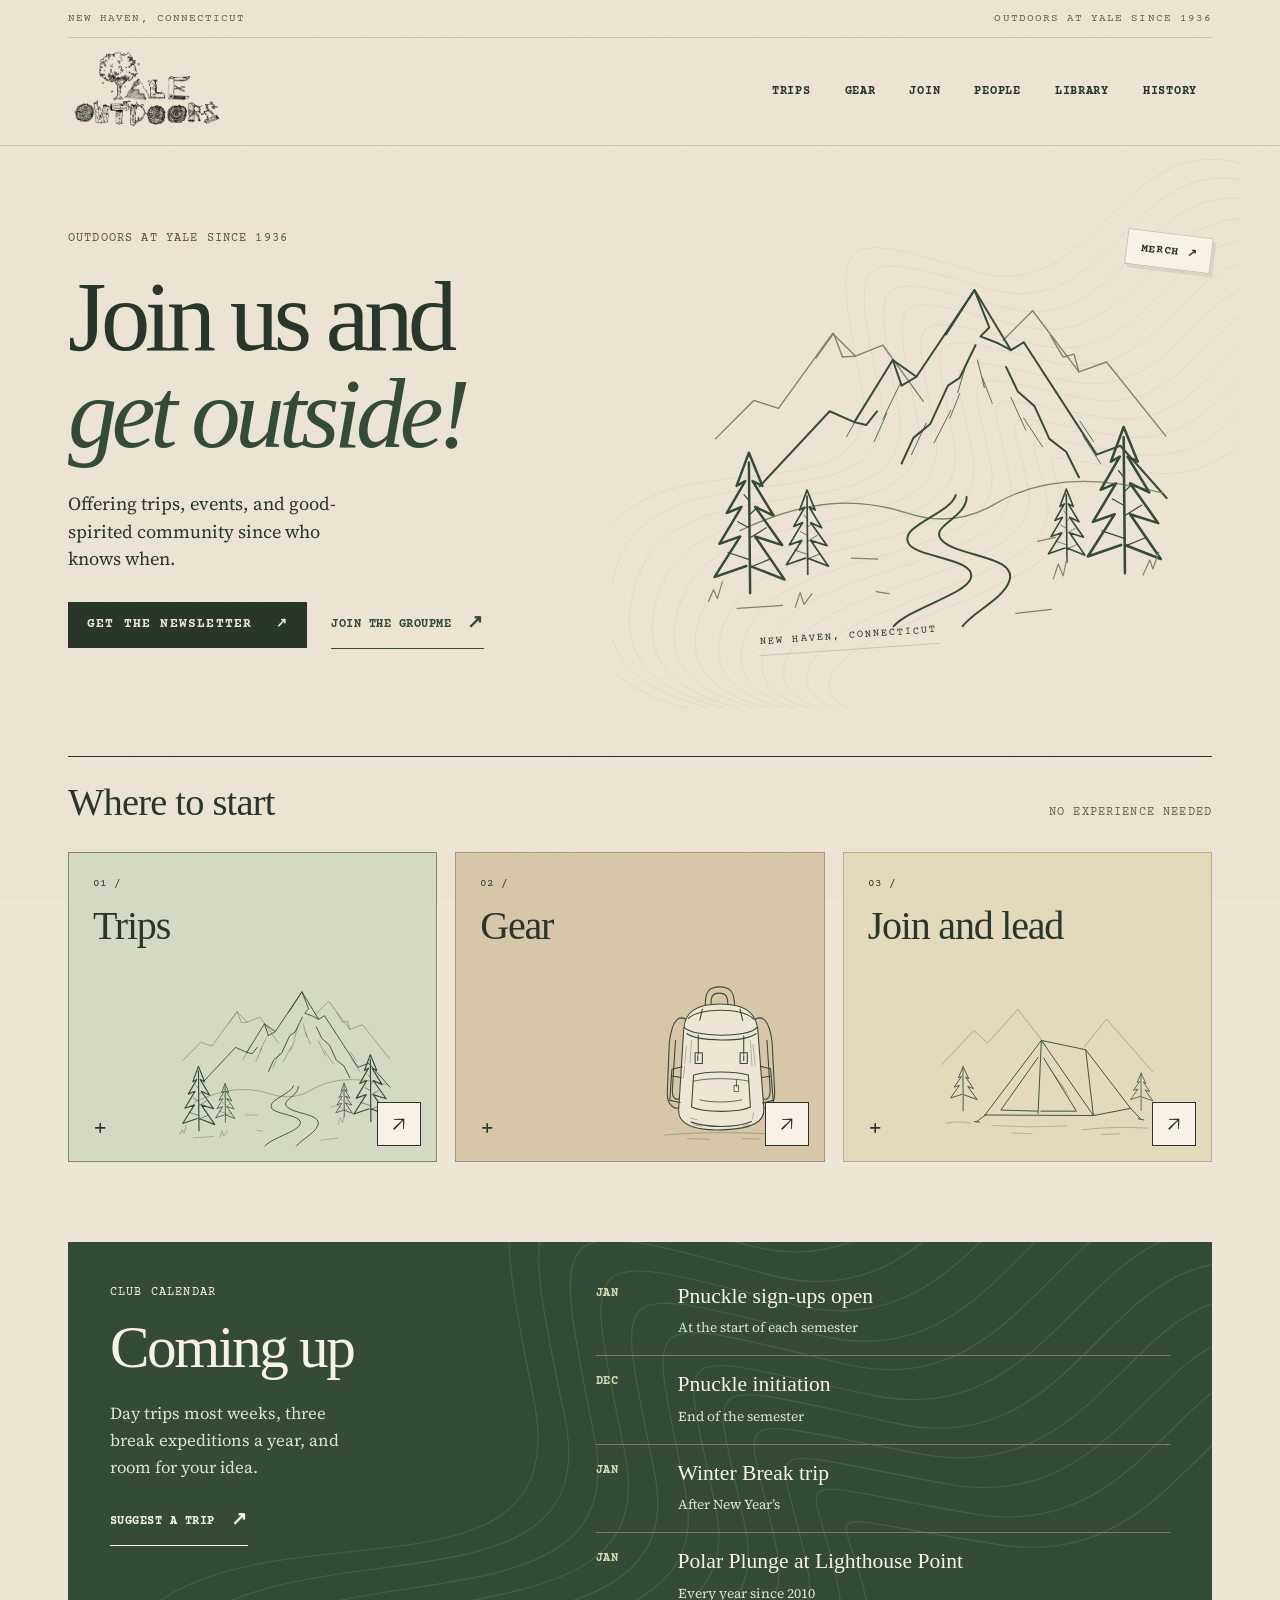
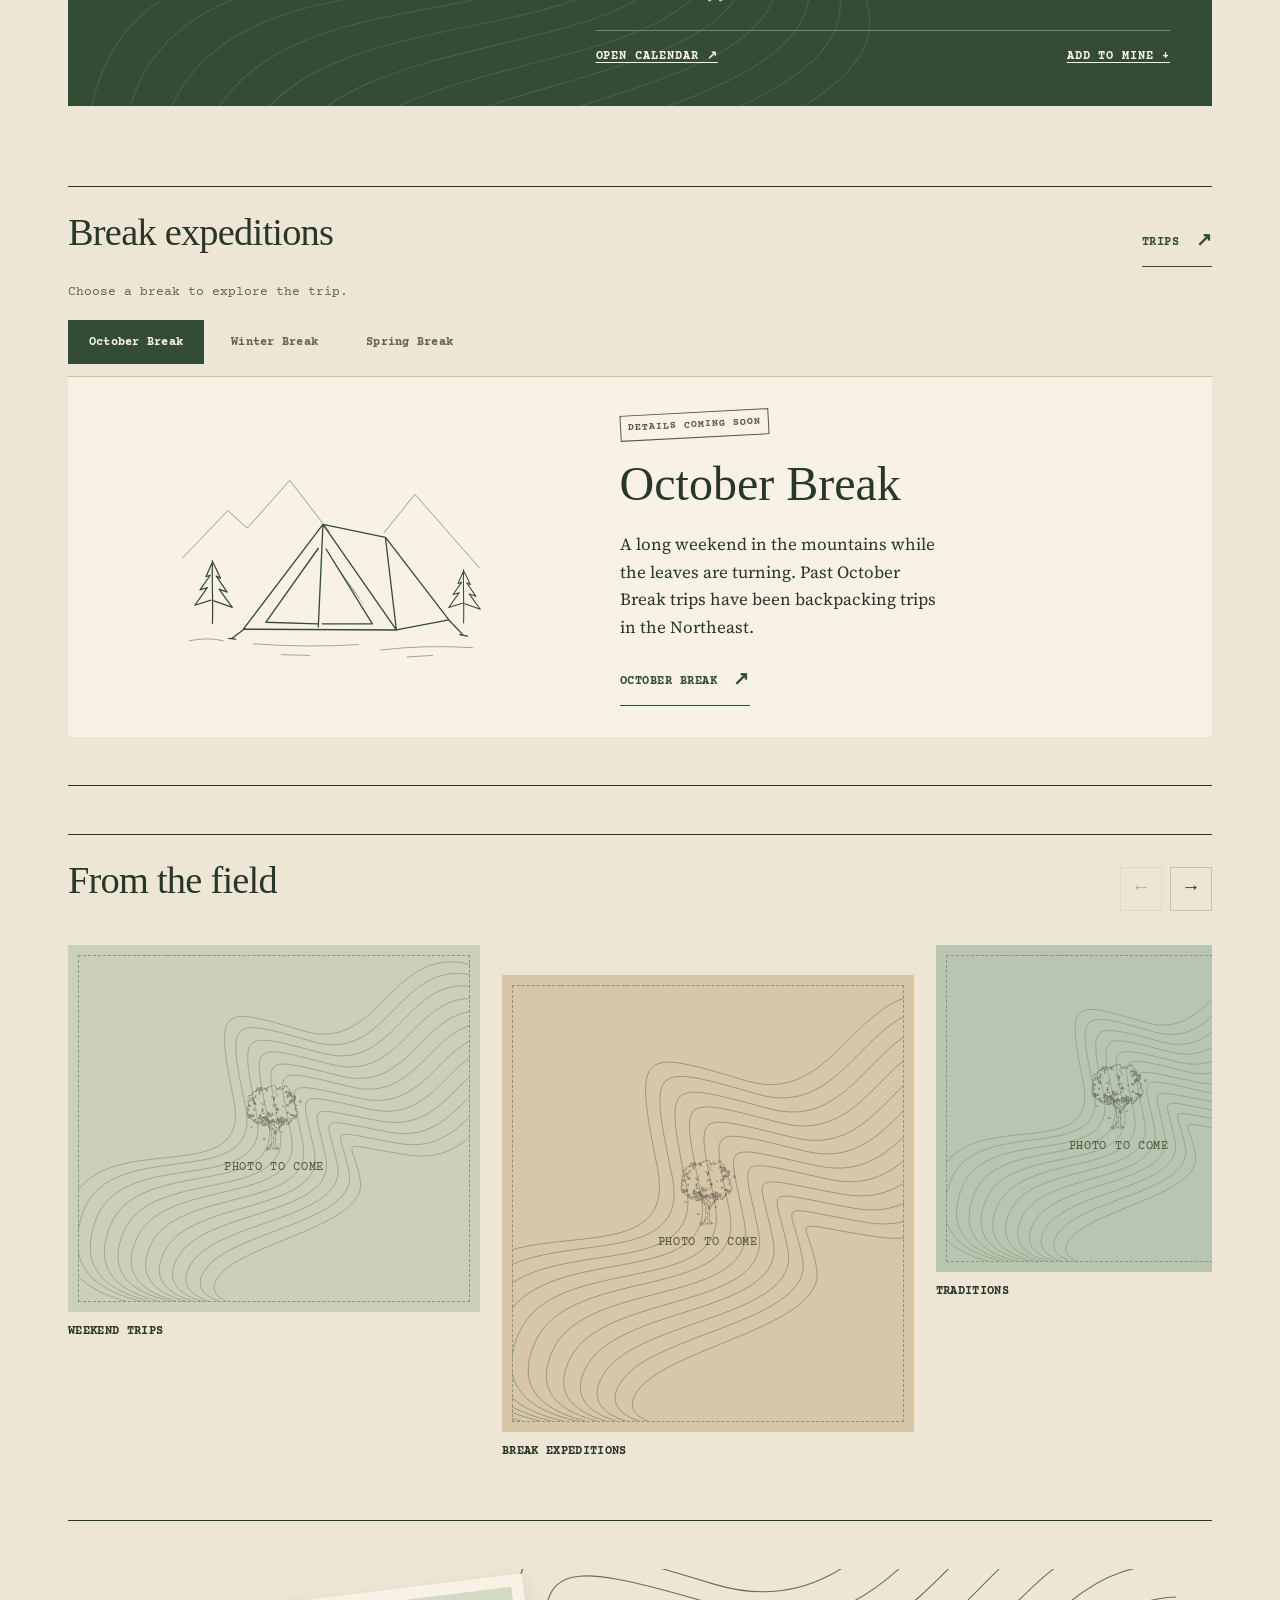
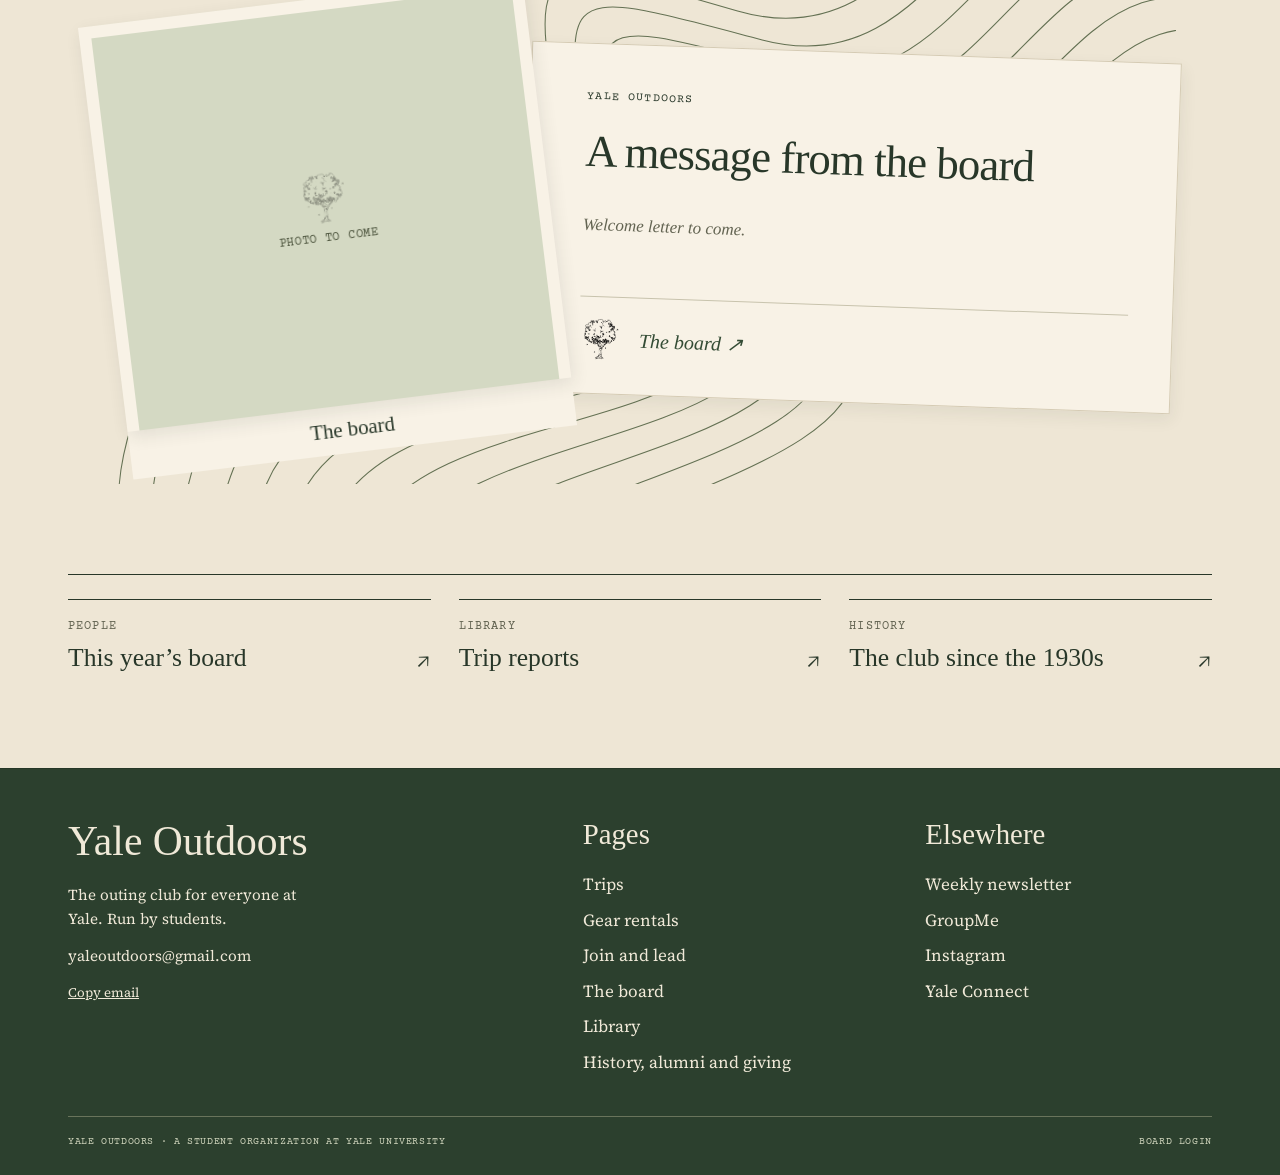
==== commit ce3dc057: "updated design" ====
--- a/site/index.html
+++ b/site/index.html
@@ -45,7 +45,6 @@
 <div class="card-front"><span class="card-number">01 /</span><h3>Trips</h3><img src="img/sketch-ridge.svg" alt="" width="540" height="420" loading="lazy"><span class="turn-mark" aria-hidden="true">+</span></div>
 <div class="card-back"><h3>Trips</h3><p>Weekend outings, the three break expeditions, and how to suggest your own.</p></div>
 </div>
-<button class="card-toggle" type="button" aria-expanded="false" aria-label="More about trips"></button>
 <a class="card-go" href="trips.html" aria-label="Explore trips"><span aria-hidden="true">↗</span></a>
 </article>
 <article class="trail-card trail-gear">
@@ -53,7 +52,6 @@
 <div class="card-front"><span class="card-number">02 /</span><h3>Gear</h3><img src="img/sketch-pack.svg" alt="" width="300" height="330" loading="lazy"><span class="turn-mark" aria-hidden="true">+</span></div>
 <div class="card-back"><h3>Gear</h3><p>See what is free on your dates and put in a rental request.</p></div>
 </div>
-<button class="card-toggle" type="button" aria-expanded="false" aria-label="More about gear"></button>
 <a class="card-go" href="gear.html" aria-label="Explore gear"><span aria-hidden="true">↗</span></a>
 </article>
 <article class="trail-card trail-join">
@@ -61,7 +59,6 @@
 <div class="card-front"><span class="card-number">03 /</span><h3>Join and lead</h3><img src="img/sketch-camp.svg" alt="" width="440" height="310" loading="lazy"><span class="turn-mark" aria-hidden="true">+</span></div>
 <div class="card-back"><h3>Join and lead</h3><p>From the mailing list to Pnuckle to Leader to the Board.</p></div>
 </div>
-<button class="card-toggle" type="button" aria-expanded="false" aria-label="More about joining and leading"></button>
 <a class="card-go" href="join.html" aria-label="Explore joining and leading"><span aria-hidden="true">↗</span></a>
 </article>
 </div>
@@ -77,6 +74,7 @@
 
 <section class="expedition-section" aria-labelledby="expeditionTitle">
 <div class="section-head"><h2 id="expeditionTitle">Break expeditions</h2><a class="text-link" href="trips.html#breaks">Trips <span aria-hidden="true">↗</span></a></div>
+<p class="season-hint">Choose a break to explore the trip.</p>
 <div class="season-tabs" role="tablist" aria-label="Break expeditions">
 <button type="button" role="tab" id="tab-october" aria-controls="panel-october" aria-selected="true" tabindex="0">October Break</button>
 <button type="button" role="tab" id="tab-winter" aria-controls="panel-winter" aria-selected="false" tabindex="-1">Winter Break</button>
@@ -96,11 +94,6 @@
 </div>
 </section>
 
-<section class="board-letter" aria-labelledby="boardTitle">
-<figure class="slot board-photo" data-slot="home-board" data-alt="The Yale Outdoors board" data-cap="The board"><div class="mat"><div class="empty"><img src="img/tree-black.png" alt=""><span>Photo to come</span></div></div><figcaption></figcaption><div class="tools"></div></figure>
-<div class="letter-sheet"><p class="eyebrow">Yale Outdoors</p><h2 id="boardTitle">A message from the board</h2><p class="letter-placeholder">Welcome letter to come.</p><div class="letter-signoff"><img src="img/tree-black.png" alt="" width="50" height="50"><a href="people.html">The board <span aria-hidden="true">↗</span></a></div></div>
-</section>
-
 <section class="field-section" aria-labelledby="fieldTitle">
 <div class="section-head"><h2 id="fieldTitle">From the field</h2><div class="field-controls"><button class="arrow-btn" type="button" data-field-prev aria-label="Previous photographs" aria-controls="fieldPhotos">←</button><button class="arrow-btn" type="button" data-field-next aria-label="Next photographs" aria-controls="fieldPhotos">→</button></div></div>
 <div class="field-photos" id="fieldPhotos" role="region" aria-label="Trip photographs" tabindex="0">
@@ -108,6 +101,11 @@
 <figure class="slot tall" data-slot="home-2" data-alt="Yale Outdoors members at camp" data-cap="Break expeditions"><div class="mat"><div class="empty"><img src="img/tree-black.png" alt=""><span>Photo to come</span></div></div><figcaption></figcaption><div class="tools"></div></figure>
 <figure class="slot" data-slot="home-3" data-alt="Yale Outdoors members on the water" data-cap="Traditions"><div class="mat"><div class="empty"><img src="img/tree-black.png" alt=""><span>Photo to come</span></div></div><figcaption></figcaption><div class="tools"></div></figure>
 </div>
+</section>
+
+<section class="board-letter" aria-labelledby="boardTitle">
+<figure class="slot board-photo" data-slot="home-board" data-alt="The Yale Outdoors board" data-cap="The board"><div class="mat"><div class="empty"><img src="img/tree-black.png" alt=""><span>Photo to come</span></div></div><figcaption></figcaption><div class="tools"></div></figure>
+<div class="letter-sheet"><p class="eyebrow">Yale Outdoors</p><h2 id="boardTitle">A message from the board</h2><p class="letter-placeholder">Welcome letter to come.</p><div class="letter-signoff"><img src="img/tree-black.png" alt="" width="50" height="50"><a href="people.html">The board <span aria-hidden="true">↗</span></a></div></div>
 </section>
 
 <nav class="home-links" aria-label="More about Yale Outdoors">
--- a/site/style.css
+++ b/site/style.css
@@ -325,10 +325,8 @@
 .section-head h2{border:0;padding:0;margin:0}
 .section-head>.eyebrow{color:var(--muted)}
 .start-section{margin-bottom:80px}
-.trail-cards{display:grid;grid-template-columns:1.1fr .85fr 1fr;gap:18px;align-items:start}
+.trail-cards{display:grid;grid-template-columns:repeat(3,minmax(0,1fr));gap:18px;align-items:start}
 .trail-card{position:relative;min-width:0;height:310px;perspective:1000px}
-.trail-card:nth-child(2){margin-top:30px;height:280px}
-.trail-card:nth-child(3){height:310px}
 .card-turn{position:absolute;inset:0;transform-style:preserve-3d;transition:transform .55s cubic-bezier(.2,.65,.3,1)}
 .card-front,.card-back{position:absolute;inset:0;padding:24px;backface-visibility:hidden;-webkit-backface-visibility:hidden;overflow:hidden;background:var(--sage);border:1px solid #7c896b}
 .card-front h3,.card-back h3{font-size:2.5rem;letter-spacing:-.03em;position:relative;z-index:1}
@@ -341,9 +339,9 @@
 .turn-mark{position:absolute;bottom:18px;left:24px;font:400 1.5rem var(--label)}
 .card-back{transform:rotateY(180deg);background:var(--pine);color:var(--sheet);display:flex;flex-direction:column;justify-content:center;padding-bottom:68px}
 .card-back p{font-size:1.1rem;line-height:1.5;margin:20px 0 0}
-.card-toggle{position:absolute;inset:0;z-index:2;border:0;background:transparent;cursor:pointer;border-radius:0}
-.card-go{position:absolute;right:16px;bottom:16px;z-index:3;width:44px;height:44px;display:grid;place-items:center;border:1px solid currentColor;color:var(--ink);font-size:1.5rem;text-decoration:none;background:var(--sheet)}
-.card-go:hover{background:var(--sheet);color:var(--rust)}
+.card-go{position:absolute;inset:0;z-index:3;color:var(--ink);font-size:1.5rem;text-decoration:none}
+.card-go span{position:absolute;right:16px;bottom:16px;width:44px;height:44px;display:grid;place-items:center;border:1px solid currentColor;background:var(--sheet)}
+.card-go:hover{color:var(--rust)}
 .trail-card.is-flipped .card-turn{transform:rotateY(180deg)}
 .home-happenings{background:var(--pine);color:var(--sheet);display:grid;grid-template-columns:1fr 1.35fr;gap:60px;padding:42px;margin-bottom:80px;position:relative}
 .home-happenings::before{content:"";position:absolute;inset:0;background:url('img/contours.svg') left center/cover;filter:brightness(2);opacity:.13;pointer-events:none}
@@ -360,7 +358,8 @@
 .home-happenings .board-list .t{color:#e0e2ce;font-size:.85rem;margin-top:6px}
 .home-happenings .board-list a,.home-happenings .calstrip a{color:var(--sheet)}
 .home-happenings .calstrip{padding:18px 0 0;margin-top:16px;border-color:#778168;justify-content:space-between}
-.expedition-section{margin-bottom:85px}
+.expedition-section{margin-bottom:48px;padding-bottom:48px;border-bottom:1px solid var(--ink)}
+.season-hint{font:400 .8rem/1.5 var(--label);color:var(--muted);margin:-12px 0 18px}
 .season-tabs{display:flex;gap:6px;border-bottom:1px solid var(--soft);padding-bottom:12px}
 .season-tabs button{appearance:none;background:transparent;color:var(--muted);font:700 .78rem/1.4 var(--label);letter-spacing:.02em;padding:12px 20px;border:1px solid transparent;cursor:pointer}
 .season-tabs button[aria-selected="true"]{background:var(--pine);color:var(--sheet);border-color:var(--pine)}
@@ -381,7 +380,7 @@
 .letter-signoff{display:flex;align-items:center;gap:16px;padding-top:20px;border-top:1px solid var(--soft);font:italic 1.25rem var(--display)}
 .letter-signoff img{width:44px;height:44px;object-fit:contain;filter:var(--logo-filter)}
 .letter-signoff a{text-decoration:none}
-.field-section{margin-bottom:60px}
+.field-section{margin-bottom:48px;padding-bottom:40px;border-bottom:1px solid var(--ink)}
 .field-controls{display:flex;gap:8px}
 .arrow-btn{appearance:none;width:42px;height:42px;background:none;color:var(--ink);border:1px solid var(--soft);font:400 1.2rem var(--label);cursor:pointer}
 .arrow-btn:hover{background:var(--pine);color:var(--sheet);border-color:var(--pine)}
@@ -396,7 +395,7 @@
 .field-photos .empty{inset:10px;border-color:#8b947b;background:url('img/contours.svg') center/cover}
 .field-photos .empty img{width:72px;height:72px}
 .field-photos figcaption{font:700 .72rem/1.4 var(--label);color:var(--ink);text-transform:uppercase;padding-top:12px;letter-spacing:.03em}
-.home-links{display:grid;grid-template-columns:repeat(3,minmax(0,1fr));gap:28px;margin:20px 0 0}
+.home-links{padding-top:24px;border-top:1px solid var(--ink);display:grid;grid-template-columns:repeat(3,minmax(0,1fr));gap:28px;margin:20px 0 0}
 .home-links>a{display:grid;grid-template-columns:1fr auto;gap:8px;border-top:1px solid var(--ink);padding:18px 0 24px;color:var(--ink);text-decoration:none}
 .home-links .eyebrow{grid-column:1/-1;color:var(--muted)}
 .home-links strong{font:400 1.6rem/1.2 var(--display)}
@@ -427,8 +426,7 @@
   .hero h1{font-size:clamp(3.8rem,8.2vw,5.8rem)}
   .hero-actions{gap:12px}
   .nav a{padding:12px 10px}
-  .trail-card,.trail-card:nth-child(3){height:280px}
-  .trail-card:nth-child(2){height:250px}
+  .trail-card{height:280px}
   .card-front,.card-back{padding:20px}
   .card-front h3,.card-back h3{font-size:2rem}
   .card-back{padding-bottom:65px}
@@ -497,7 +495,7 @@
   .section-head>.eyebrow{font-size:.6rem;text-align:right;max-width:14ch}
   .section-head h2{font-size:2rem}
   .trail-cards{grid-template-columns:1fr;gap:16px}
-  .trail-card,.trail-card:nth-child(2),.trail-card:nth-child(3){height:220px;margin:0}
+  .trail-card{height:220px;margin:0}
   .card-front,.card-back{padding:22px}
   .card-front h3,.card-back h3{font-size:2.65rem;max-width:8ch}
   .card-front img{width:57%;height:155px;right:12px;bottom:8px}
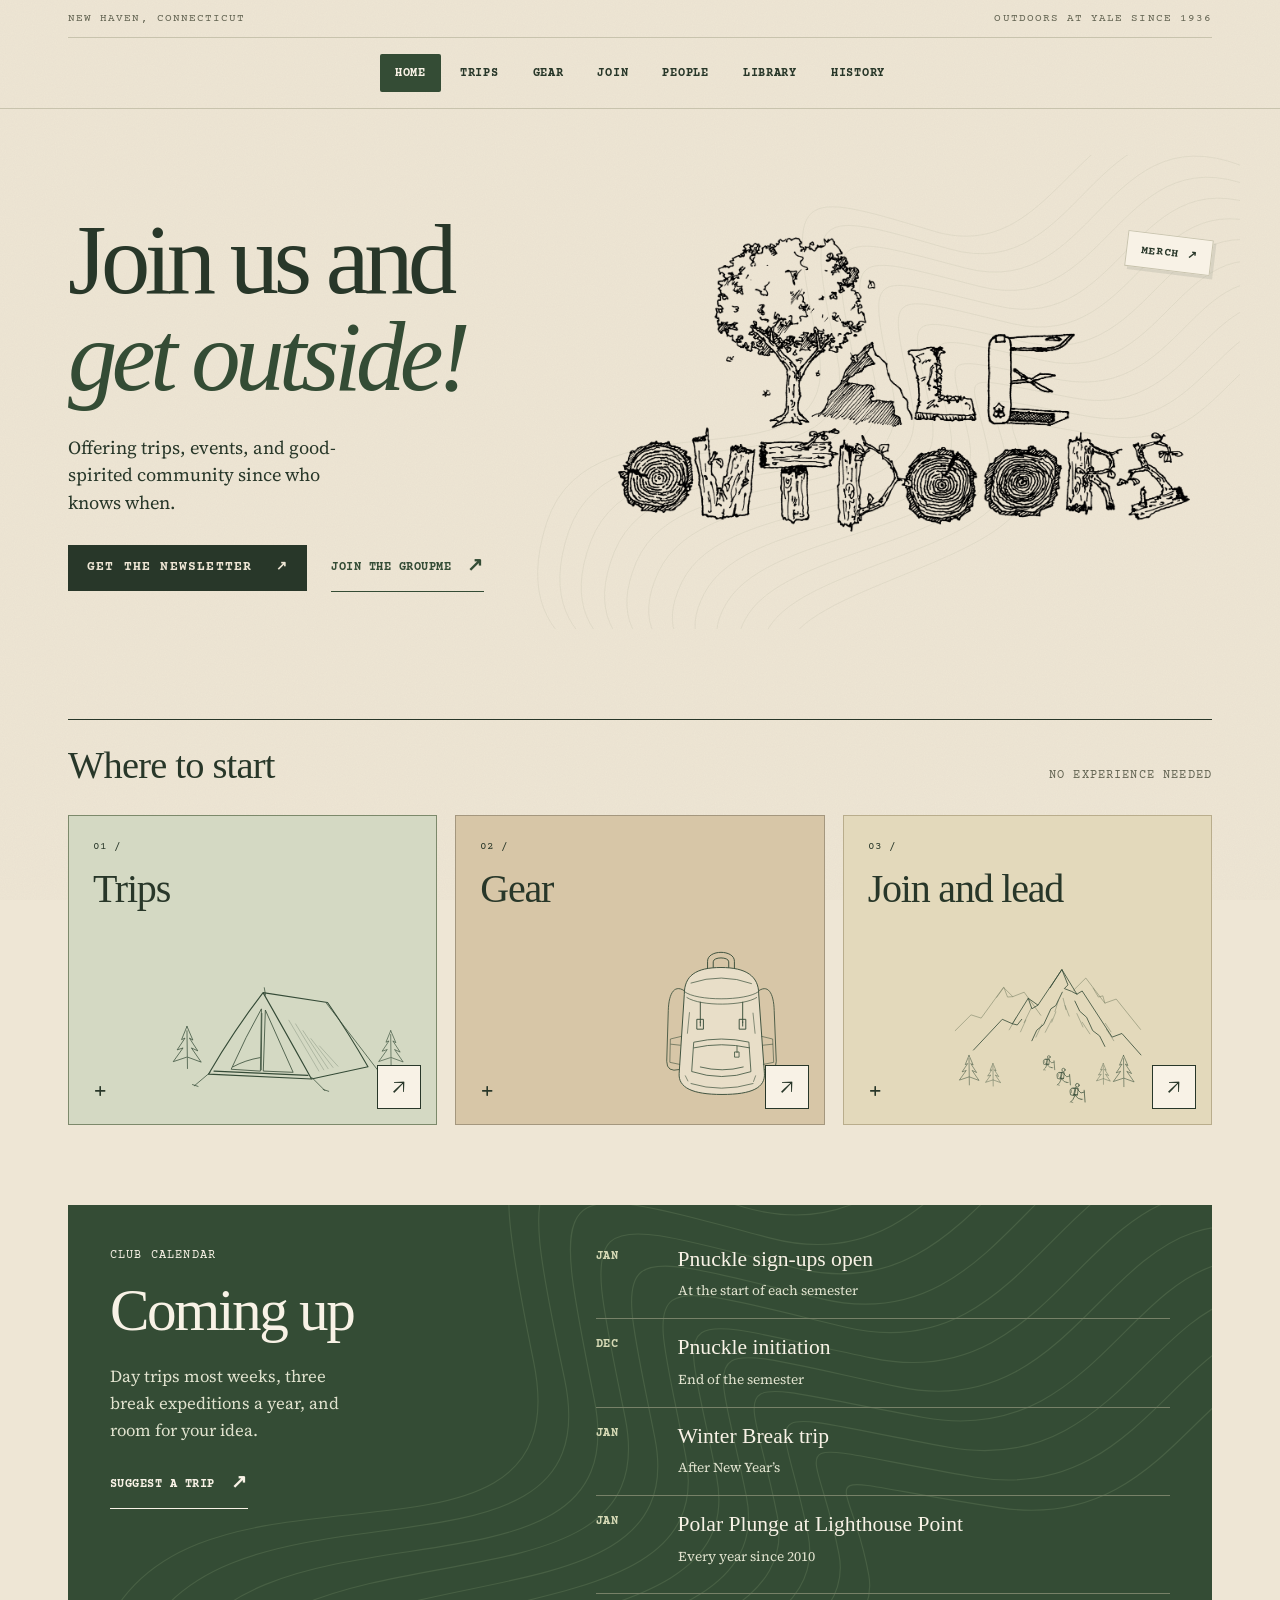
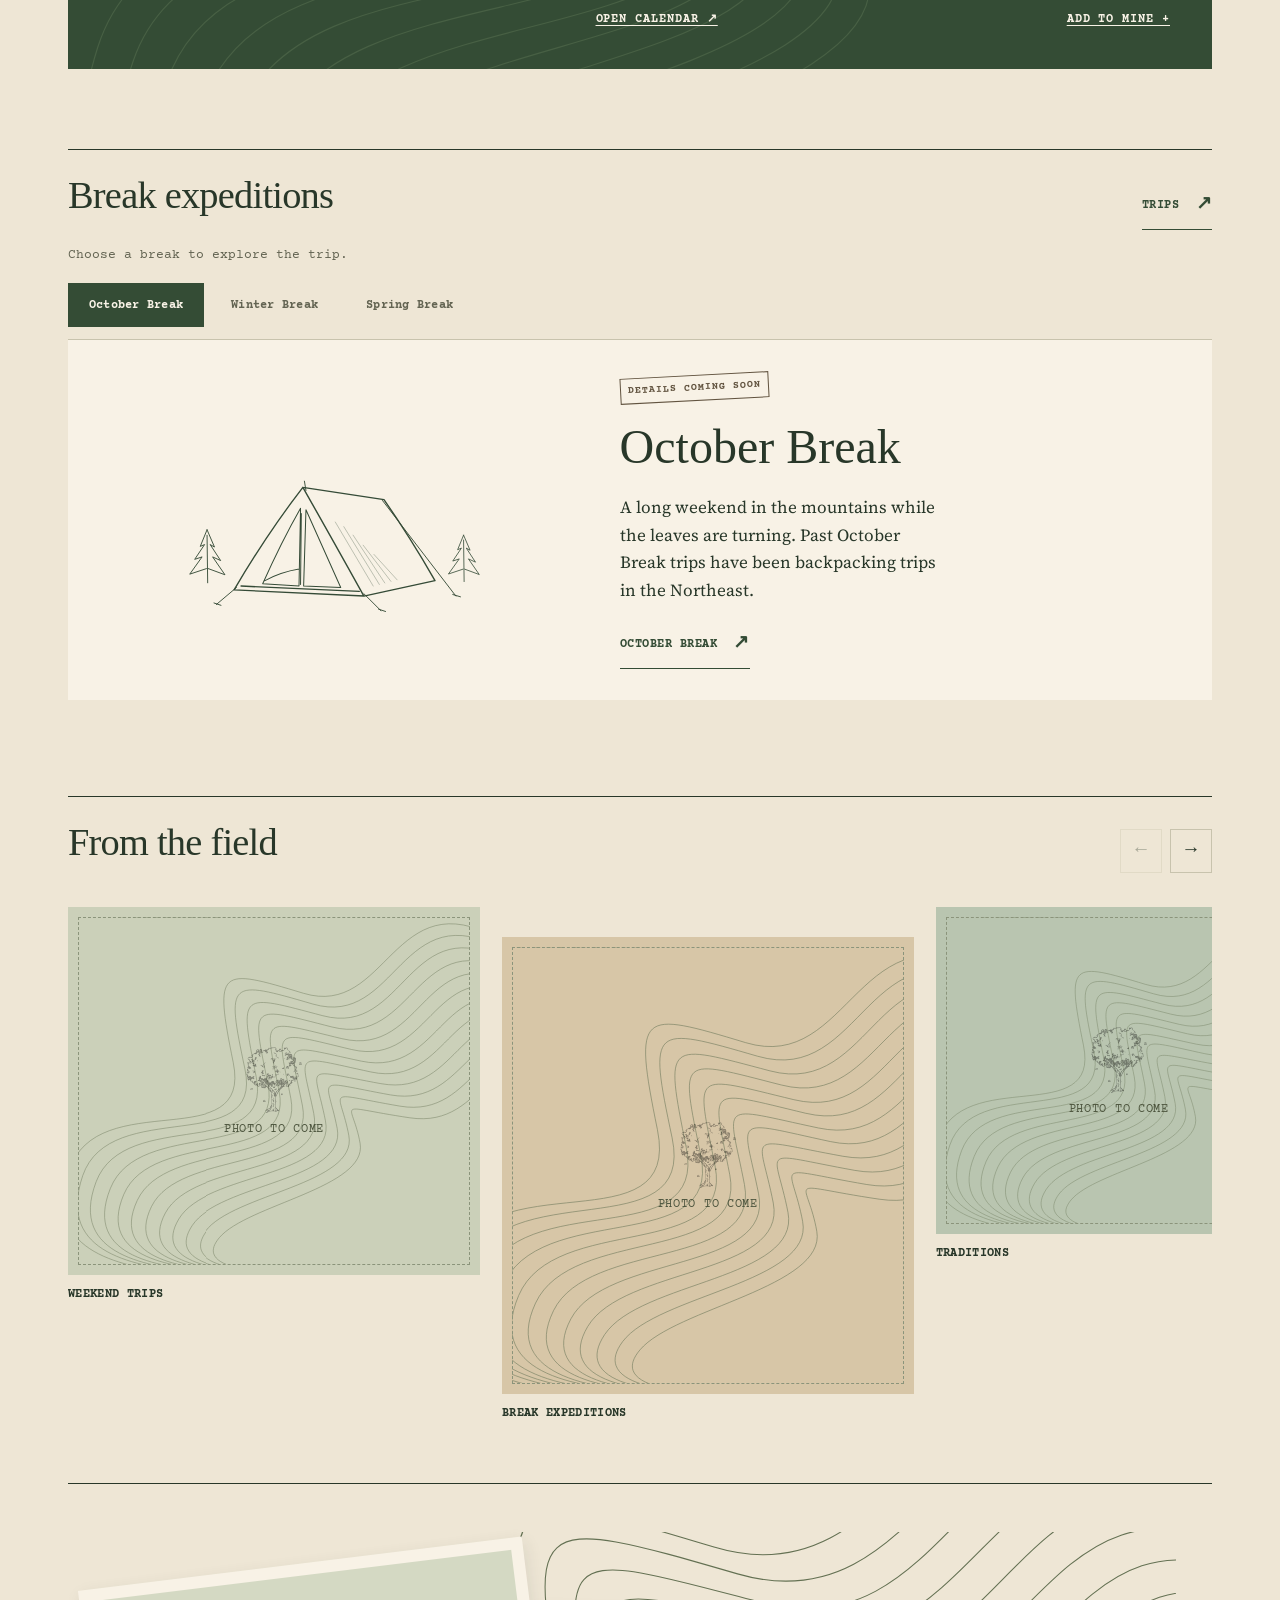
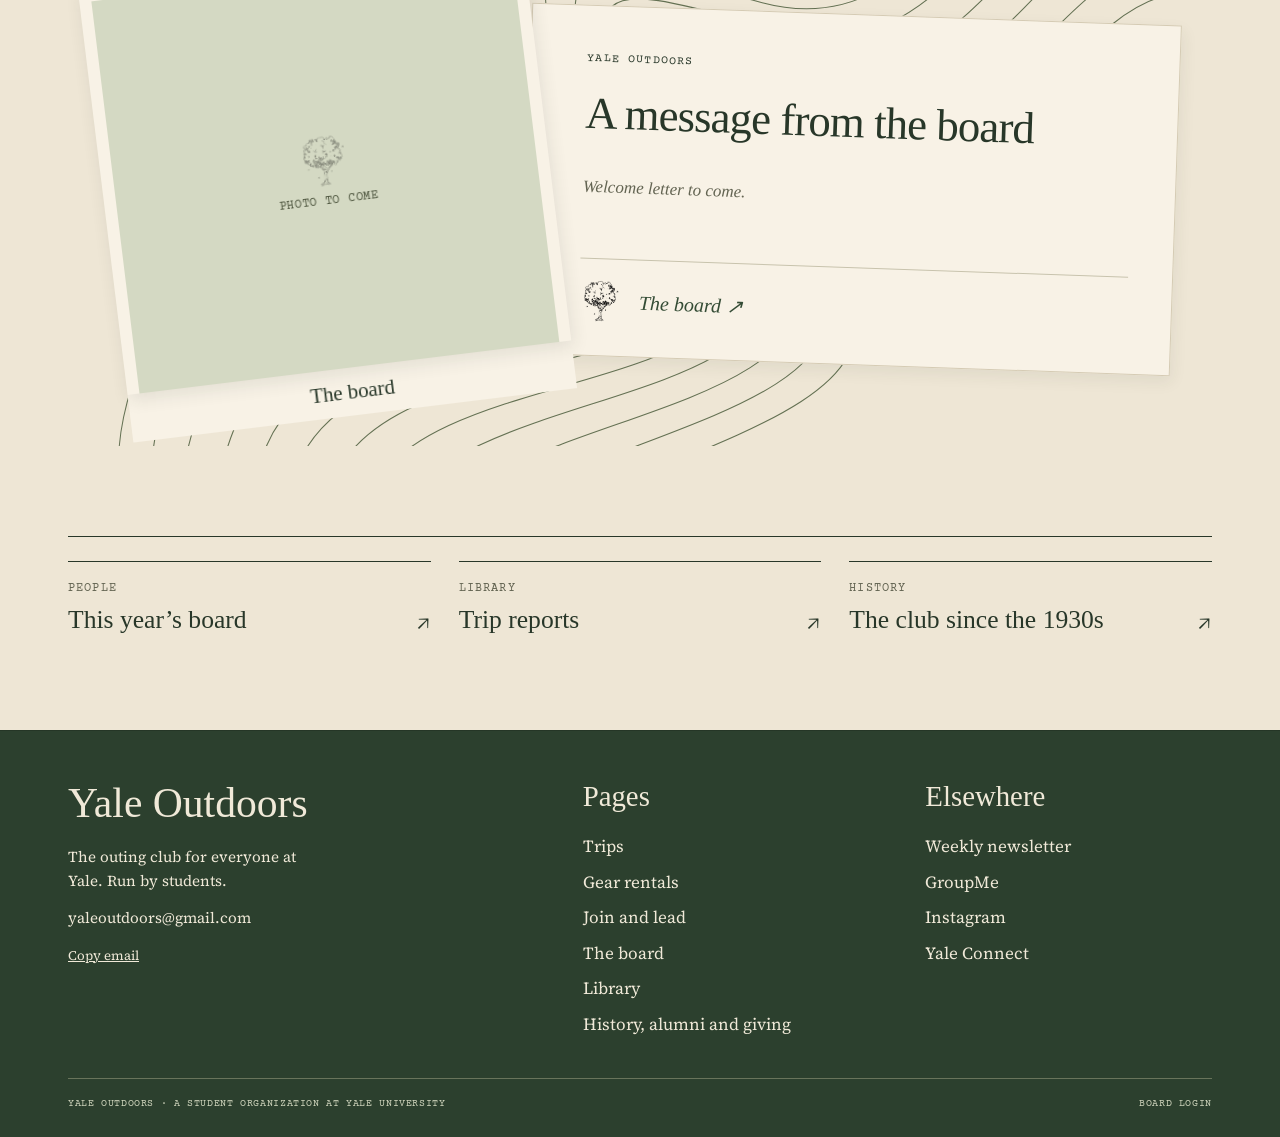
==== commit 42849477: "update" ====
--- a/site/index.html
+++ b/site/index.html
@@ -14,14 +14,12 @@
 <a class="skip" href="#main">Skip to content</a>
 <header class="top"><div class="wrap">
 <div class="strap"><span>New Haven, Connecticut</span><span>Outdoors at Yale since 1936</span></div>
-<a class="mast" href="index.html" aria-label="Yale Outdoors, home"><img src="img/logo-black.png" alt="Yale Outdoors" width="1500" height="803"></a>
 <button type="button" class="menu" id="menuBtn" aria-expanded="false" aria-controls="nav">Menu <span aria-hidden="true">+</span></button>
-<nav class="nav" id="nav" aria-label="Main"><a href="trips.html">Trips</a><a href="gear.html">Gear</a><a href="join.html">Join</a><a href="people.html">People</a><a href="library.html">Library</a><a href="history.html">History</a></nav>
+<nav class="nav" id="nav" aria-label="Main"><a href="index.html" aria-current="page">Home</a><a href="trips.html">Trips</a><a href="gear.html">Gear</a><a href="join.html">Join</a><a href="people.html">People</a><a href="library.html">Library</a><a href="history.html">History</a></nav>
 </div></header>
 <main id="main">
 <section class="hero wrap" aria-labelledby="homeTitle">
 <div class="hero-copy">
-<p class="eyebrow">Outdoors at Yale since 1936</p>
 <h1 id="homeTitle">Join us and<br><em>get outside!</em></h1>
 <p class="hero-intro">Offering trips, events, and good-spirited community since who knows when.</p>
 <div class="row hero-actions">
@@ -30,8 +28,7 @@
 </div>
 </div>
 <div class="hero-art">
-<img class="landscape-sketch" src="img/sketch-ridge.svg" alt="Line sketch of a winding trail through pines and mountains" width="540" height="420" fetchpriority="high">
-<span class="place-label">New Haven, Connecticut</span>
+<img class="landscape-sketch" src="img/logo-black.png" alt="Yale Outdoors" width="1500" height="803" fetchpriority="high">
 <a class="hero-merch" href="gear.html#merch">Merch <span aria-hidden="true">↗</span></a>
 </div>
 </section>
@@ -42,7 +39,7 @@
 <div class="trail-cards">
 <article class="trail-card trail-trips">
 <div class="card-turn">
-<div class="card-front"><span class="card-number">01 /</span><h3>Trips</h3><img src="img/sketch-ridge.svg" alt="" width="540" height="420" loading="lazy"><span class="turn-mark" aria-hidden="true">+</span></div>
+<div class="card-front"><span class="card-number">01 /</span><h3>Trips</h3><img src="img/sketch-camp.svg" alt="" width="440" height="310" loading="lazy"><span class="turn-mark" aria-hidden="true">+</span></div>
 <div class="card-back"><h3>Trips</h3><p>Weekend outings, the three break expeditions, and how to suggest your own.</p></div>
 </div>
 <a class="card-go" href="trips.html" aria-label="Explore trips"><span aria-hidden="true">↗</span></a>
@@ -56,7 +53,7 @@
 </article>
 <article class="trail-card trail-join">
 <div class="card-turn">
-<div class="card-front"><span class="card-number">03 /</span><h3>Join and lead</h3><img src="img/sketch-camp.svg" alt="" width="440" height="310" loading="lazy"><span class="turn-mark" aria-hidden="true">+</span></div>
+<div class="card-front"><span class="card-number">03 /</span><h3>Join and lead</h3><img src="img/sketch-hikers.svg" alt="" width="540" height="420" loading="lazy"><span class="turn-mark" aria-hidden="true">+</span></div>
 <div class="card-back"><h3>Join and lead</h3><p>From the mailing list to Pnuckle to Leader to the Board.</p></div>
 </div>
 <a class="card-go" href="join.html" aria-label="Explore joining and leading"><span aria-hidden="true">↗</span></a>
@@ -81,7 +78,7 @@
 <button type="button" role="tab" id="tab-spring" aria-controls="panel-spring" aria-selected="false" tabindex="-1">Spring Break</button>
 </div>
 <div class="season-panel" id="panel-october" role="tabpanel" aria-labelledby="tab-october" tabindex="0">
-<img src="img/sketch-camp.svg" alt="Line sketch of a tent, pines, and a campfire" width="440" height="310" loading="lazy">
+<img src="img/sketch-camp.svg" alt="Pen sketch of a ridge tent and pines" width="440" height="310" loading="lazy">
 <div><span class="stamp" data-trip-status="october">Details coming soon</span><h3>October Break</h3><p>A long weekend in the mountains while the leaves are turning. Past October Break trips have been backpacking trips in the Northeast.</p><a class="text-link" href="trips.html#october">October Break <span aria-hidden="true">↗</span></a></div>
 </div>
 <div class="season-panel" id="panel-winter" role="tabpanel" aria-labelledby="tab-winter" tabindex="0" hidden>
--- a/site/style.css
+++ b/site/style.css
@@ -16,7 +16,7 @@
 }
 *,*::before,*::after{box-sizing:border-box}
 [hidden]{display:none!important}
-html{scroll-behavior:smooth;scroll-padding-top:16px;-webkit-text-size-adjust:100%}
+html{scroll-padding-top:16px;-webkit-text-size-adjust:100%}
 body{margin:0;background:var(--paper);color:var(--ink);font:400 1.0625rem/1.62 var(--body);position:relative}
 body::before{content:"";position:fixed;inset:0;pointer-events:none;z-index:0;opacity:var(--grain);
   background-image:url("data:image/svg+xml;utf8,<svg xmlns='http://www.w3.org/2000/svg' width='220' height='220'><filter id='n'><feTurbulence type='fractalNoise' baseFrequency='.9' numOctaves='2' stitchTiles='stitch'/><feColorMatrix values='0 0 0 0 0.25  0 0 0 0 0.2  0 0 0 0 0.1  0 0 0 .9 0'/></filter><rect width='100%' height='100%' filter='url(%23n)'/></svg>")}
@@ -40,11 +40,11 @@
 
 /* Shared masthead */
 .top{padding:0;border-bottom:1px solid var(--soft)}
-.top>.wrap{display:grid;grid-template-columns:190px 1fr;align-items:center;gap:0 24px}
+.top>.wrap{display:grid;grid-template-columns:1fr;align-items:center;gap:0 24px}
 .strap{grid-column:1/-1;display:flex;justify-content:space-between;gap:12px;padding:12px 0 10px;border-bottom:1px solid var(--soft);font:400 .66rem/1.4 var(--label);letter-spacing:.1em;text-transform:uppercase;color:var(--muted)}
 .mast{display:block;padding:12px 0;line-height:0;width:156px}
 .mast img{width:100%;height:auto;filter:var(--logo-filter)}
-.nav{display:flex;justify-content:flex-end;gap:4px;align-items:center;font:700 .76rem/1.2 var(--label);text-transform:uppercase;letter-spacing:.06em}
+.nav{display:flex;justify-content:center;padding:16px 0;gap:4px;align-items:center;font:700 .76rem/1.2 var(--label);text-transform:uppercase;letter-spacing:.06em}
 .nav a{display:block;padding:12px 15px;text-decoration:none;color:var(--ink);border-radius:2px;transition:background .18s,color .18s}
 .nav a:hover{background:var(--sage);color:var(--ink)}
 .nav a[aria-current="page"]{background:var(--pine);color:var(--sheet)}
@@ -307,7 +307,7 @@
 .text-link{font:700 .78rem/1.4 var(--label);text-transform:uppercase;letter-spacing:.04em;text-decoration:none;display:inline-flex;gap:16px;align-items:center;padding:10px 0;border-bottom:1px solid currentColor}
 .text-link span{font-size:1.2rem}
 .home main{padding:0 0 64px}
-.hero{display:grid;grid-template-columns:1.08fr 1fr;align-items:center;gap:20px;min-height:610px;padding-top:44px;padding-bottom:68px;margin-bottom:0}
+.hero{display:grid;grid-template-columns:1fr 1.25fr;align-items:center;gap:20px;min-height:610px;padding-top:44px;padding-bottom:68px;margin-bottom:0}
 .hero-copy{padding:20px 0;position:relative;z-index:2}
 .hero .eyebrow{margin-bottom:22px;color:var(--bark)}
 .hero h1{font-size:clamp(3.8rem,7.7vw,6.65rem);line-height:.98;letter-spacing:-.055em;max-width:9ch}
@@ -358,7 +358,7 @@
 .home-happenings .board-list .t{color:#e0e2ce;font-size:.85rem;margin-top:6px}
 .home-happenings .board-list a,.home-happenings .calstrip a{color:var(--sheet)}
 .home-happenings .calstrip{padding:18px 0 0;margin-top:16px;border-color:#778168;justify-content:space-between}
-.expedition-section{margin-bottom:48px;padding-bottom:48px;border-bottom:1px solid var(--ink)}
+.expedition-section{margin-bottom:48px;padding-bottom:48px}
 .season-hint{font:400 .8rem/1.5 var(--label);color:var(--muted);margin:-12px 0 18px}
 .season-tabs{display:flex;gap:6px;border-bottom:1px solid var(--soft);padding-bottom:12px}
 .season-tabs button{appearance:none;background:transparent;color:var(--muted);font:700 .78rem/1.4 var(--label);letter-spacing:.02em;padding:12px 20px;border:1px solid transparent;cursor:pointer}
@@ -435,11 +435,11 @@
   .letter-sheet{padding:30px 30px 28px 42px}
 }
 @media (max-width:820px){
-  .top>.wrap{grid-template-columns:1fr auto;gap:0 12px}
+  .top>.wrap{grid-template-columns:1fr;gap:0 12px}
   .mast{width:135px;padding:10px 0}
-  .menu{display:flex;align-items:center;gap:22px;background:transparent;color:var(--ink);border:1px solid var(--soft);font:700 .75rem var(--label);padding:12px 14px;cursor:pointer}
+  .menu{display:flex;justify-self:center;margin:12px 0;align-items:center;gap:22px;background:transparent;color:var(--ink);border:1px solid var(--soft);font:700 .75rem var(--label);padding:12px 14px;cursor:pointer}
   .menu span{font:400 1.3rem/1 var(--label)}
-  .nav{display:none;grid-column:1/-1;justify-content:start;flex-wrap:wrap;gap:6px;padding:0 0 16px}
+  .nav{display:none;grid-column:1/-1;justify-content:center;flex-wrap:wrap;gap:6px;padding:0 0 16px}
   .nav.open{display:flex}
   .nav a{padding:13px 16px}
   .strap{font-size:.6rem;letter-spacing:.04em;text-align:left}
@@ -487,7 +487,7 @@
   .hero h1{font-size:clamp(3.8rem,13vw,5.5rem);line-height:1.02;max-width:none}
   .hero-intro{margin:22px 0;max-width:30ch}
   .hero-actions{gap:12px 22px}
-  .hero-art{width:min(88%,360px);justify-self:center;margin-top:26px;padding-bottom:24px}
+  .hero-art{width:min(100%,460px);justify-self:center;margin-top:26px;padding-bottom:24px}
   .hero-art::before{inset:-32px -24px}
   .place-label{left:14%;font-size:.6rem;bottom:0}
   .hero-merch{font-size:.65rem}
